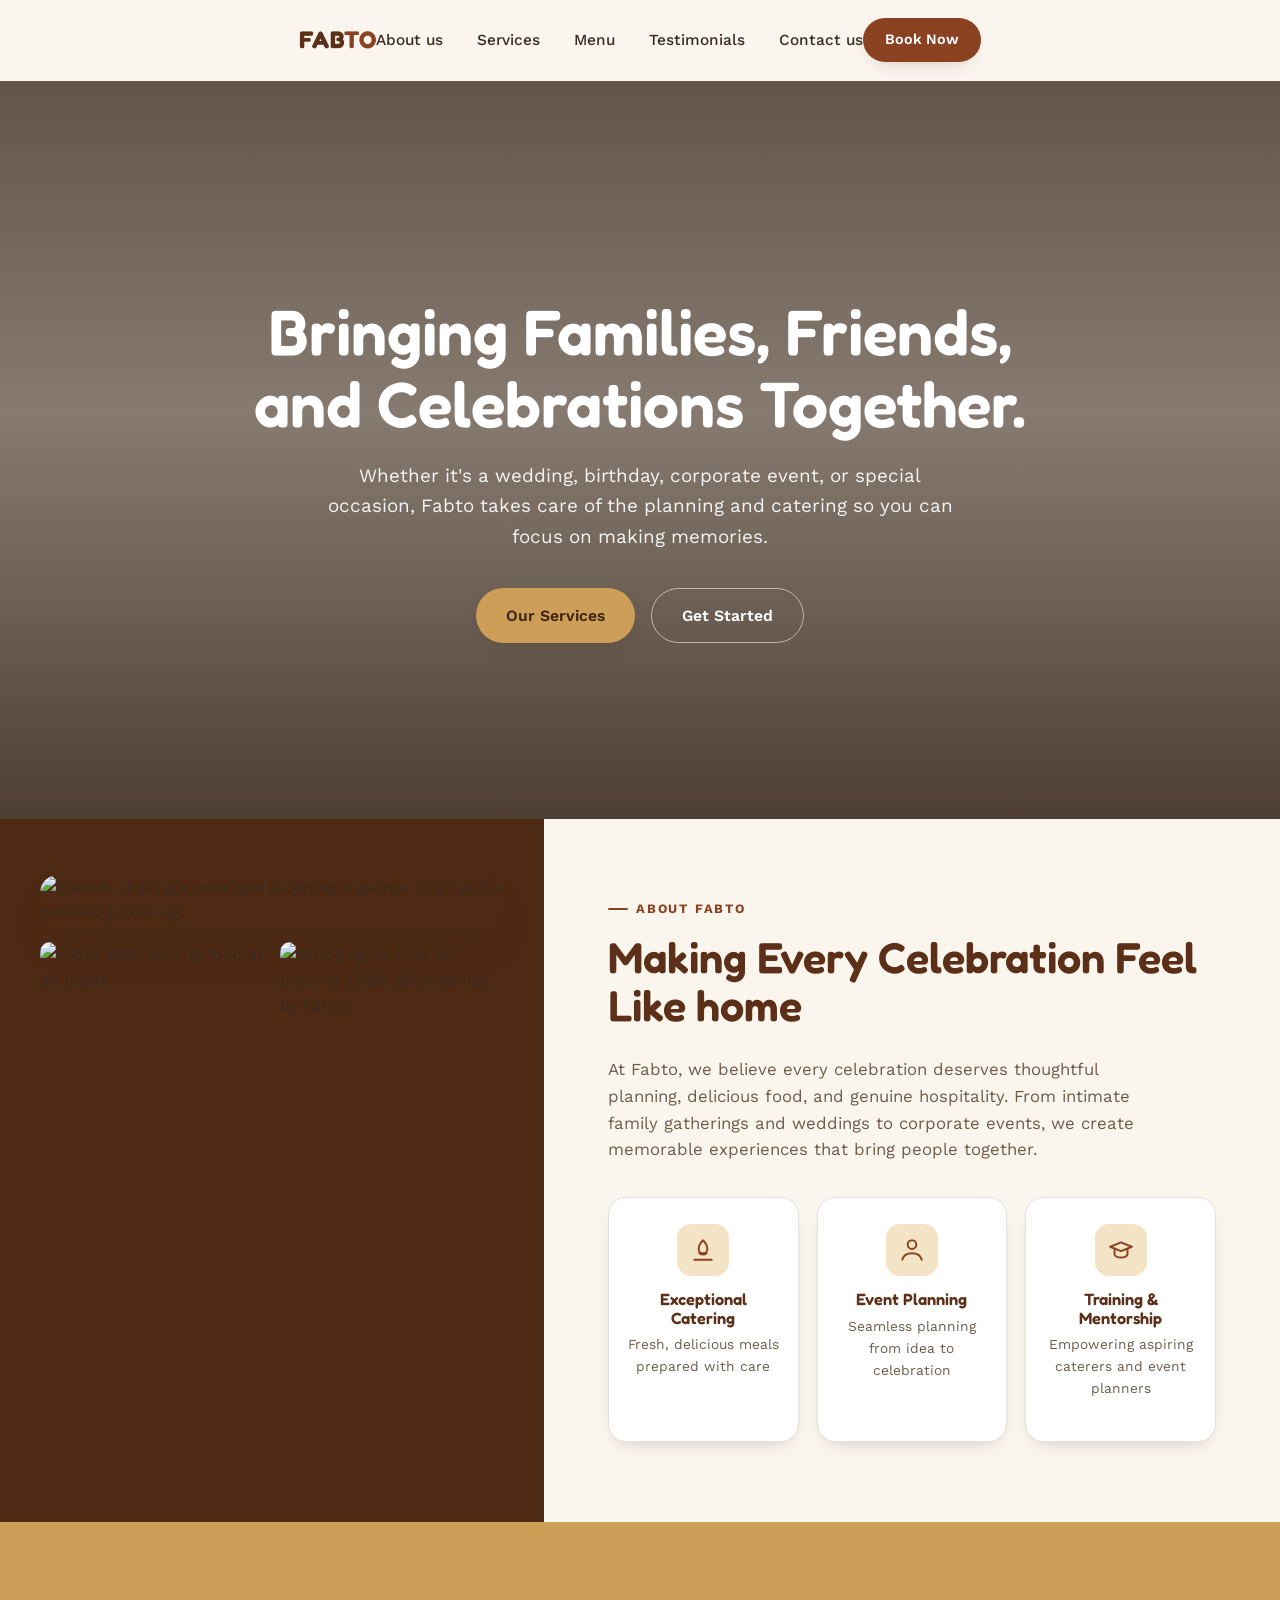
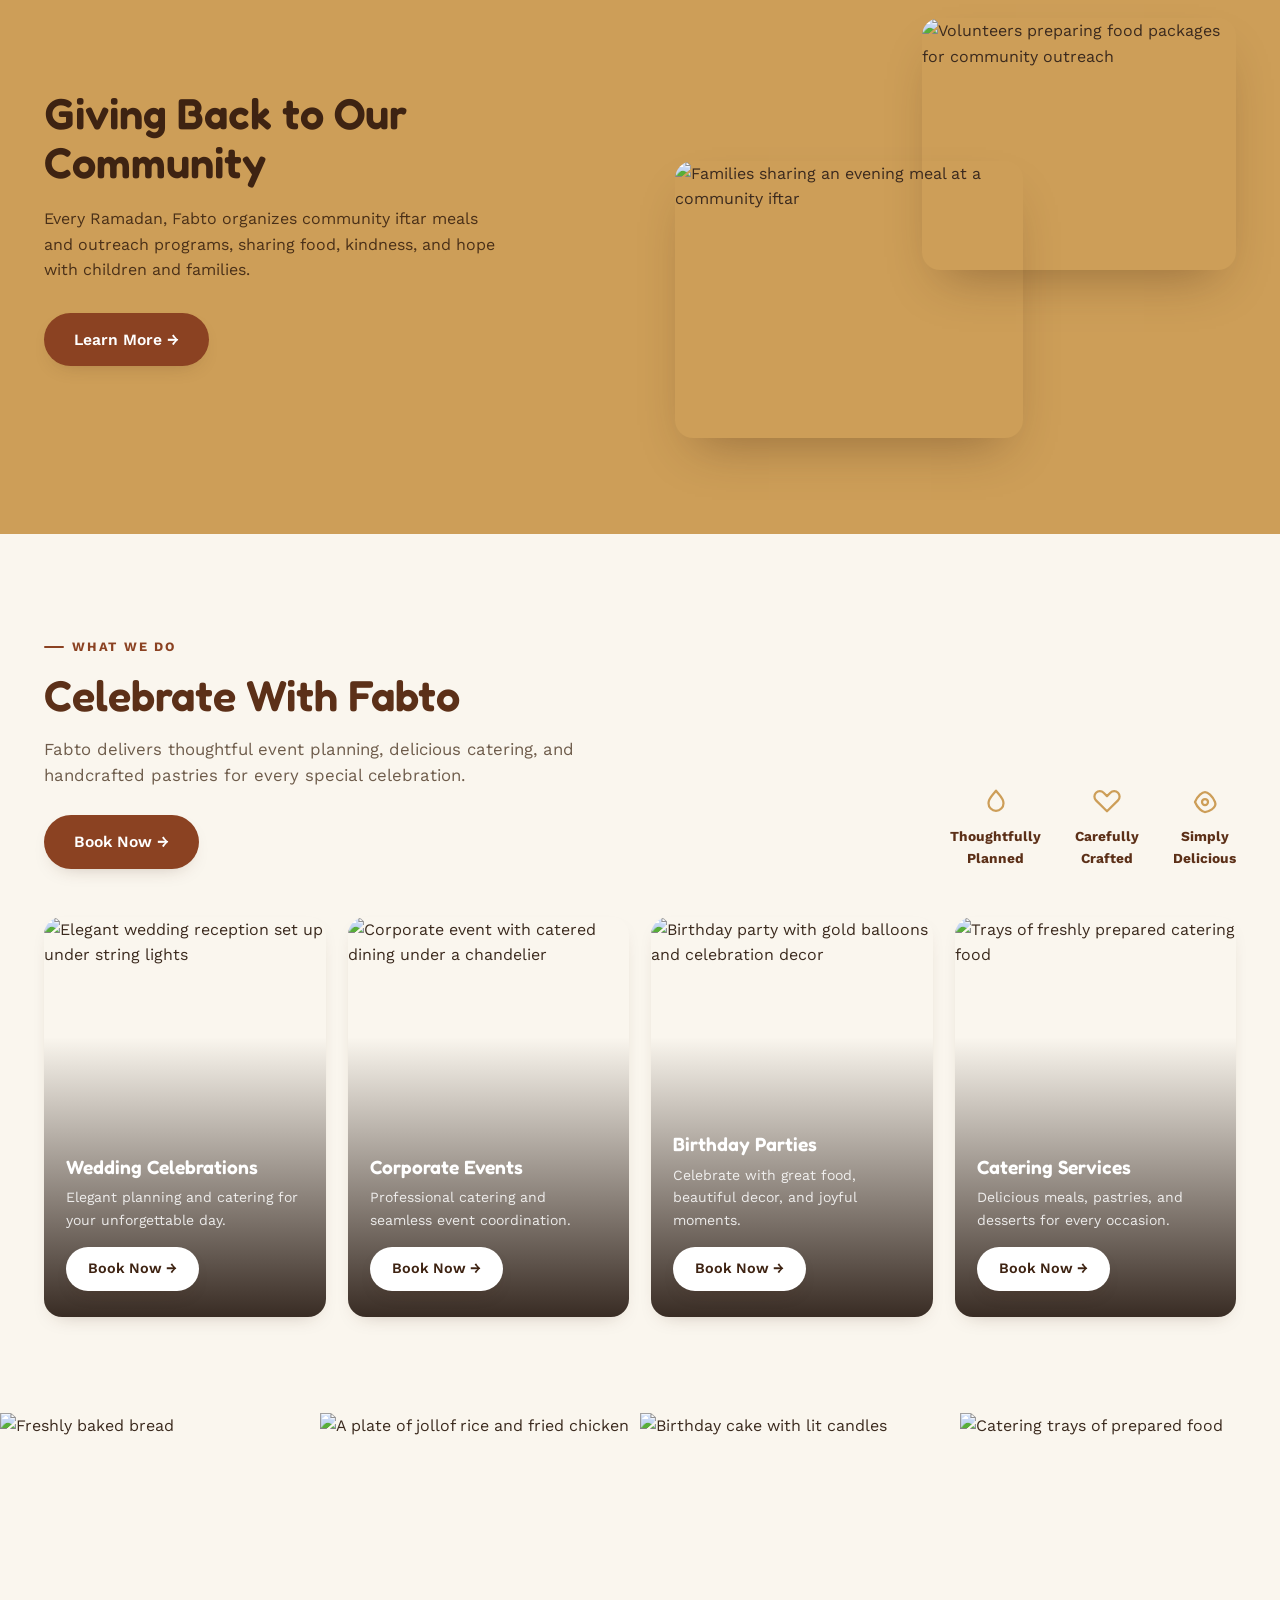
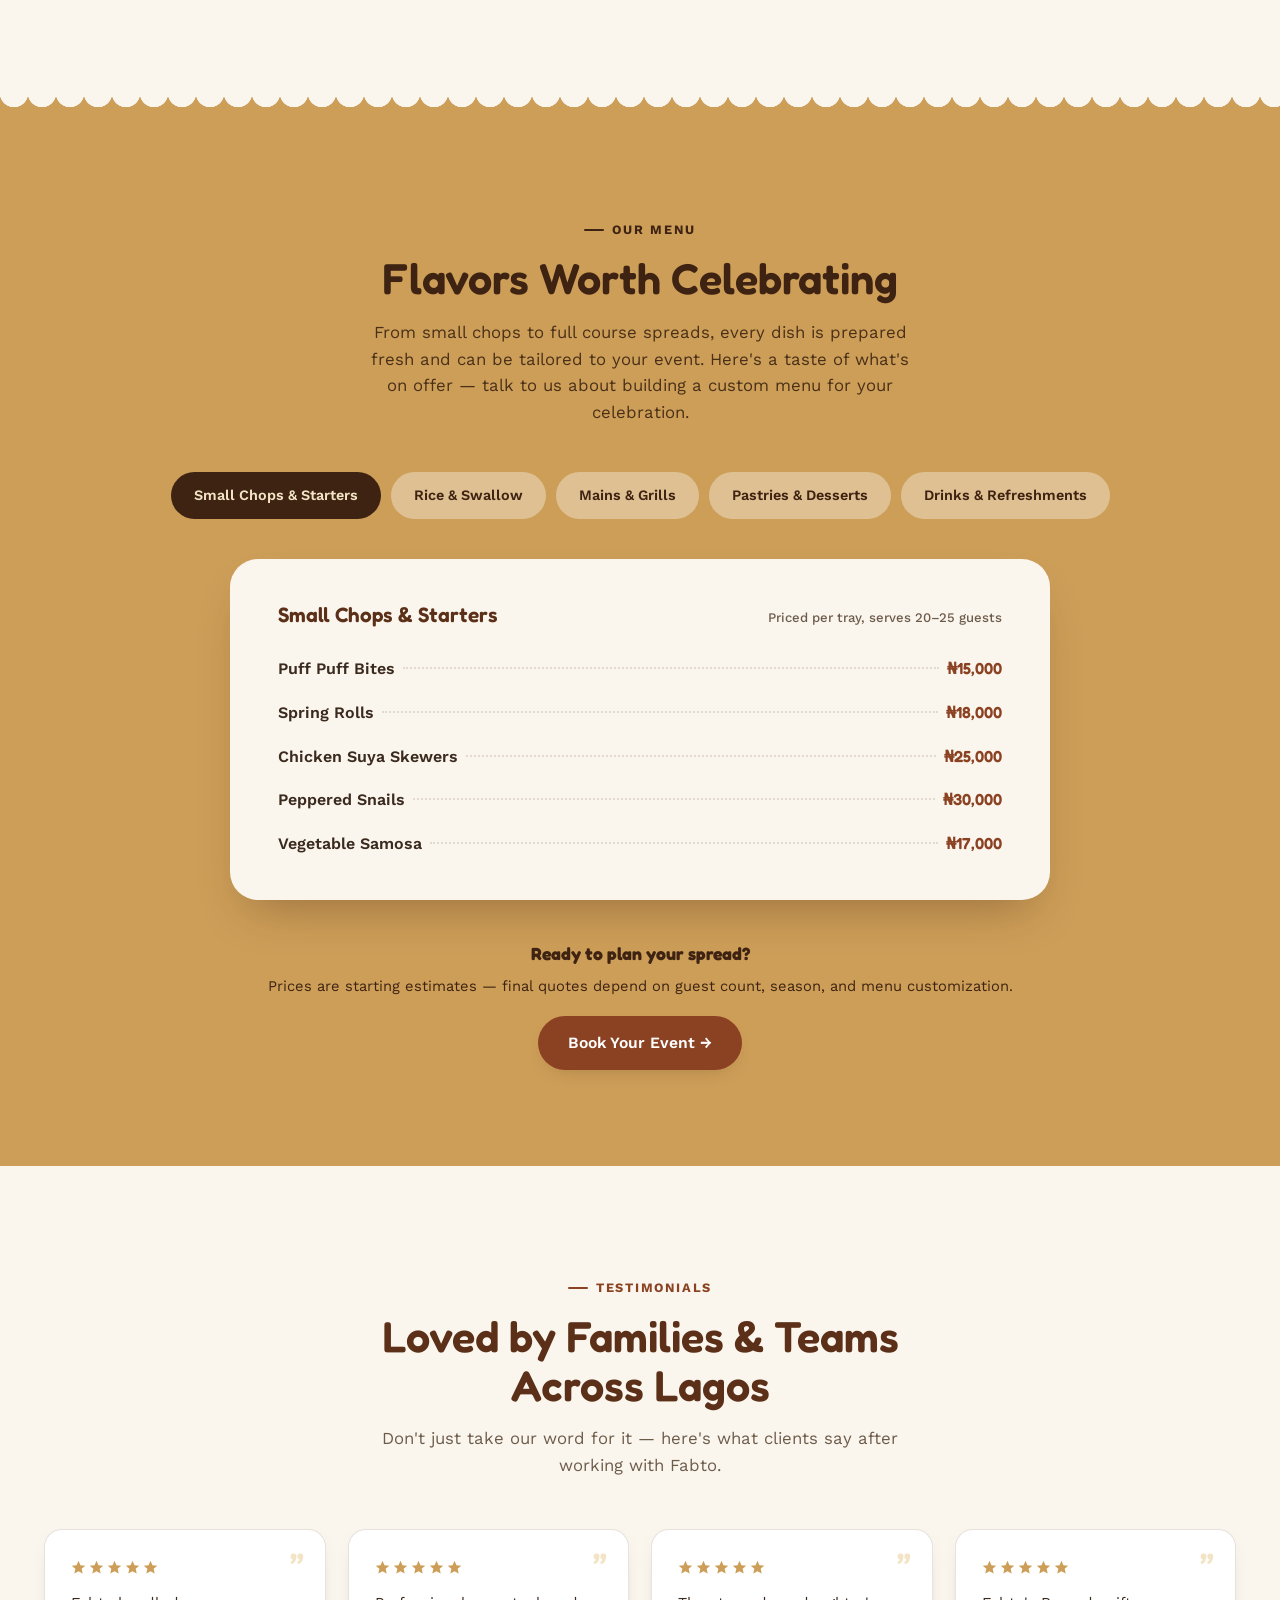
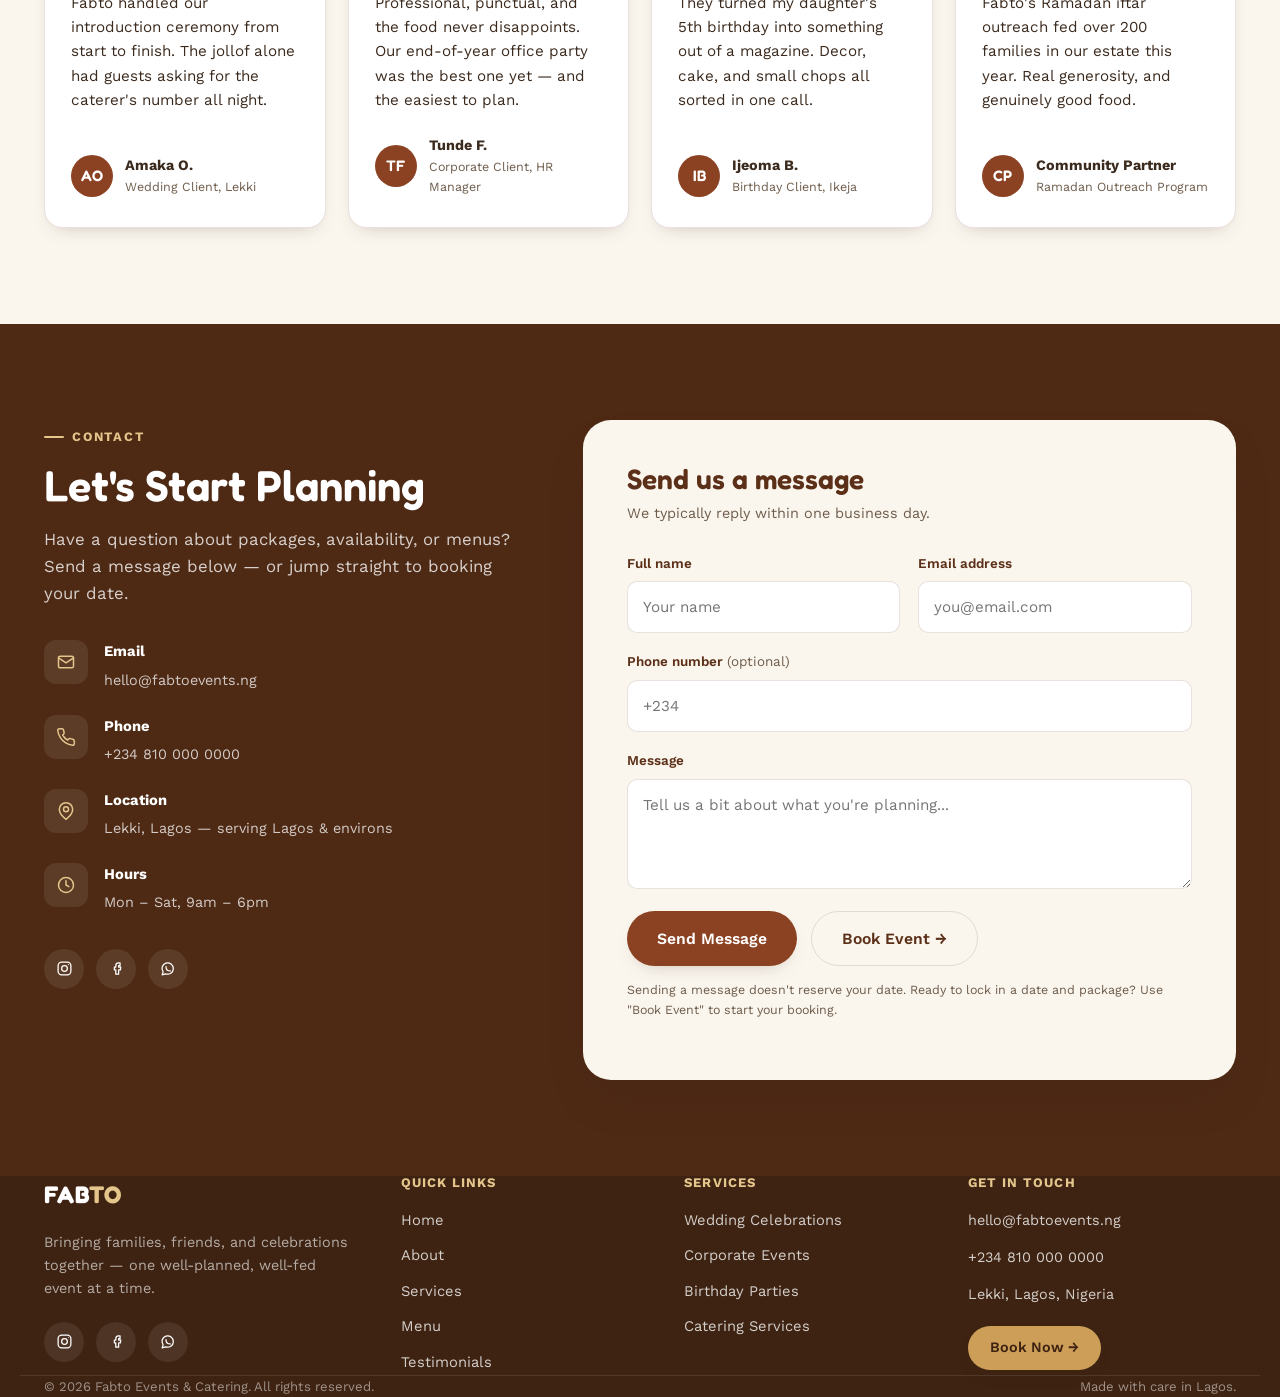
==== public/index.html @ 124f0e0a "Scaffolded project and developed landing page" ====
<!DOCTYPE html>
<html lang="en">
<head>
<meta charset="UTF-8">
<meta name="viewport" content="width=device-width, initial-scale=1.0">
<title>Fabto — Event Planning &amp; Catering</title>
<link rel="preconnect" href="https://fonts.googleapis.com">
<link rel="preconnect" href="https://fonts.gstatic.com" crossorigin>
<link href="https://fonts.googleapis.com/css2?family=Fredoka:wght@500;600;700&family=Work+Sans:ital,wght@0,400;0,500;0,600;0,700;1,400&display=swap" rel="stylesheet">
<link href="https://cdn.jsdelivr.net/npm/bootstrap@5.3.0/dist/css/bootstrap.min.css" rel="stylesheet">
<link rel="stylesheet" href="css/landing.css">
<link rel="stylesheet" href="css/styles.css">
</head>
<body>
 
<!-- ============ NAV ============ -->
<header class="nav" id="siteNav">
  <div class="nav-inner">
    <a href="#top" class="logo">FAB<span>TO</span></a>
    <nav class="nav-links">
      <a href="#about">About us</a>
      <a href="#services">Services</a>
      <a href="#menu">Menu</a>
      <a href="#testimonials">Testimonials</a>
      <a href="#contact">Contact us</a>
    </nav>
    <div class="nav-right">
      <a href="booking.html" class="btn btn-primary btn-sm">Book Now</a>
      <button class="nav-toggle" id="navToggle" aria-label="Toggle menu" aria-expanded="false" aria-controls="mobilePanel">
        <span></span><span></span><span></span>
      </button>
    </div>
  </div>
  <div class="mobile-panel" id="mobilePanel">
    <ul>
      <li><a href="#about">About us</a></li>
      <li><a href="#services">Services</a></li>
      <li><a href="#menu">Menu</a></li>
      <li><a href="#testimonials">Testimonials</a></li>
      <li><a href="#contact">Contact us</a></li>
      <li><a href="booking.html" class="btn btn-primary">Book Now</a></li>
    </ul>
  </div>
</header>
 
<!-- ============ HERO ============ -->
<section class="hero" id="top">
  <div class="hero-inner">
    <h1>Bringing Families, Friends, and Celebrations Together.</h1>
    <p>Whether it's a wedding, birthday, corporate event, or special occasion, Fabto takes care of the planning and catering so you can focus on making memories.</p>
    <div class="hero-cta">
      <a href="#services" class="btn btn-gold">Our Services</a>
      <a href="#contact" class="btn btn-outline">Get Started</a>
    </div>
  </div>
</section>
 
<!-- ============ ABOUT ============ -->
<section class="about" id="about">
  <div class="about-media">
    <div class="about-media-main">
      <img src="https://picsum.photos/seed/fabto-friends/700/860" alt="Friends sharing a meal and laughing together at a Fabto-catered gathering" loading="lazy">
    </div>
    <div class="about-thumbs">
      <img src="https://picsum.photos/seed/fabto-serve/360/260" alt="Fabto staff serving food at an event" loading="lazy">
      <img src="https://picsum.photos/seed/fabto-lights/360/260" alt="String lights over an evening celebration set up by Fabto" loading="lazy">
    </div>
  </div>
  <div class="about-copy reveal">
    <p class="eyebrow">About Fabto</p>
    <h2 class="heading-lg">Making Every Celebration Feel Like home</h2>
    <p class="lede">At Fabto, we believe every celebration deserves thoughtful planning, delicious food, and genuine hospitality. From intimate family gatherings and weddings to corporate events, we create memorable experiences that bring people together.</p>
    <div class="about-features">
      <div class="feature-card">
        <div class="feature-icon"><svg viewBox="0 0 24 24" fill="none" stroke-width="1.8" stroke-linecap="round" stroke-linejoin="round"><path d="M12 3c-3 3-4 5-4 8a4 4 0 0 0 8 0c0-3-1-5-4-8Z"/><path d="M8.5 15a6 6 0 0 0 7 0"/><path d="M4 21h16"/></svg></div>
        <h4>Exceptional Catering</h4>
        <p>Fresh, delicious meals prepared with care</p>
      </div>
      <div class="feature-card">
        <div class="feature-icon"><svg viewBox="0 0 24 24" fill="none" stroke-width="1.8" stroke-linecap="round" stroke-linejoin="round"><path d="M3 21c1-4 4-6 9-6s8 2 9 6"/><circle cx="12" cy="7" r="4"/></svg></div>
        <h4>Event Planning</h4>
        <p>Seamless planning from idea to celebration</p>
      </div>
      <div class="feature-card">
        <div class="feature-icon"><svg viewBox="0 0 24 24" fill="none" stroke-width="1.8" stroke-linecap="round" stroke-linejoin="round"><path d="M22 9 12 5 2 9l10 4 10-4Z"/><path d="M6 11v5c0 1.5 2.7 3 6 3s6-1.5 6-3v-5"/></svg></div>
        <h4>Training &amp; Mentorship</h4>
        <p>Empowering aspiring caterers and event planners</p>
      </div>
    </div>
  </div>
</section>
 
<!-- ============ GIVING BACK ============ -->
<section class="giving section-pad">
  <div class="container giving-inner">
    <div class="giving-copy reveal">
      <h2 class="heading-lg">Giving Back to Our Community</h2>
      <p>Every Ramadan, Fabto organizes community iftar meals and outreach programs, sharing food, kindness, and hope with children and families.</p>
      <a href="#contact" class="btn btn-primary">Learn More &#8594;</a>
    </div>
    <div class="giving-media reveal">
      <img class="g1" src="https://picsum.photos/seed/fabto-iftar1/500/380" alt="Volunteers preparing food packages for community outreach" loading="lazy">
      <img class="g2" src="https://picsum.photos/seed/fabto-iftar2/520/520" alt="Families sharing an evening meal at a community iftar" loading="lazy">
    </div>
  </div>
</section>
 
<!-- ============ SERVICES ============ -->
<section class="services section-pad" id="services">
  <div class="container">
    <div class="services-head reveal">
      <div>
        <p class="eyebrow">What we do</p>
        <h2 class="heading-lg">Celebrate With Fabto</h2>
        <p class="lede">Fabto delivers thoughtful event planning, delicious catering, and handcrafted pastries for every special celebration.</p>
        <a href="#contact" class="btn btn-primary">Book Now &#8594;</a>
      </div>
      <div class="values-row">
        <div class="value-item">
          <svg viewBox="0 0 24 24" fill="none" stroke-width="1.8" stroke-linecap="round" stroke-linejoin="round"><path d="M12 3c3 4 6 6 6 10a6 6 0 0 1-12 0c0-4 3-6 6-10Z"/></svg>
          <span>Thoughtfully<br>Planned</span>
        </div>
        <div class="value-item">
          <svg viewBox="0 0 24 24" fill="none" stroke-width="1.8" stroke-linecap="round" stroke-linejoin="round"><path d="M20.8 4.6a4.3 4.3 0 0 0-6.1 0L12 7.3 9.3 4.6a4.3 4.3 0 1 0-6.1 6.1L12 19.4l8.8-8.7a4.3 4.3 0 0 0 0-6.1Z"/></svg>
          <span>Carefully<br>Crafted</span>
        </div>
        <div class="value-item">
          <svg viewBox="0 0 24 24" fill="none" stroke-width="1.8" stroke-linecap="round" stroke-linejoin="round"><path d="M4 12c2-5 6-8 8-8s6 3 8 8-6 8-8 8-6-3-8-8Z"/><circle cx="12" cy="12" r="2.4"/></svg>
          <span>Simply<br>Delicious</span>
        </div>
      </div>
    </div>
 
    <div class="service-grid">
      <div class="service-card reveal">
        <img src="https://picsum.photos/seed/fabto-wedding/500/620" alt="Elegant wedding reception set up under string lights" loading="lazy">
        <div class="service-card-body">
          <h4>Wedding Celebrations</h4>
          <p>Elegant planning and catering for your unforgettable day.</p>
          <a href="#contact" class="btn btn-white btn-sm">Book Now &#8594;</a>
        </div>
      </div>
      <div class="service-card reveal">
        <img src="https://picsum.photos/seed/fabto-corporate/500/620" alt="Corporate event with catered dining under a chandelier" loading="lazy">
        <div class="service-card-body">
          <h4>Corporate Events</h4>
          <p>Professional catering and seamless event coordination.</p>
          <a href="#contact" class="btn btn-white btn-sm">Book Now &#8594;</a>
        </div>
      </div>
      <div class="service-card reveal">
        <img src="https://picsum.photos/seed/fabto-birthday/500/620" alt="Birthday party with gold balloons and celebration decor" loading="lazy">
        <div class="service-card-body">
          <h4>Birthday Parties</h4>
          <p>Celebrate with great food, beautiful decor, and joyful moments.</p>
          <a href="#contact" class="btn btn-white btn-sm">Book Now &#8594;</a>
        </div>
      </div>
      <div class="service-card reveal">
        <img src="https://picsum.photos/seed/fabto-catering/500/620" alt="Trays of freshly prepared catering food" loading="lazy">
        <div class="service-card-body">
          <h4>Catering Services</h4>
          <p>Delicious meals, pastries, and desserts for every occasion.</p>
          <a href="#contact" class="btn btn-white btn-sm">Book Now &#8594;</a>
        </div>
      </div>
    </div>
  </div>
</section>
 
<!-- ============ GALLERY STRIP ============ -->
<section class="strip">
  <img src="https://picsum.photos/seed/fabto-bread/400/400" alt="Freshly baked bread" loading="lazy">
  <img src="https://picsum.photos/seed/fabto-rice/400/400" alt="A plate of jollof rice and fried chicken" loading="lazy">
  <img src="https://picsum.photos/seed/fabto-cake/400/400" alt="Birthday cake with lit candles" loading="lazy">
  <img src="https://picsum.photos/seed/fabto-trays/400/400" alt="Catering trays of prepared food" loading="lazy">
</section>
<div class="scallop scallop-to-gold"></div>
 
<!-- ============ MENU (NEW) ============ -->
<section class="menu section-pad" id="menu">
  <div class="container">
    <div class="menu-head reveal">
      <p class="eyebrow on-gold">Our Menu</p>
      <h2 class="heading-lg">Flavors Worth Celebrating</h2>
      <p class="lede on-gold" style="margin-left:auto;margin-right:auto;">From small chops to full course spreads, every dish is prepared fresh and can be tailored to your event. Here's a taste of what's on offer — talk to us about building a custom menu for your celebration.</p>
    </div>
 
    <div class="menu-tabs" id="menuTabs" role="tablist">
      <button class="menu-tab is-active" data-target="chops" role="tab" aria-selected="true">Small Chops &amp; Starters</button>
      <button class="menu-tab" data-target="rice" role="tab" aria-selected="false">Rice &amp; Swallow</button>
      <button class="menu-tab" data-target="mains" role="tab" aria-selected="false">Mains &amp; Grills</button>
      <button class="menu-tab" data-target="pastries" role="tab" aria-selected="false">Pastries &amp; Desserts</button>
      <button class="menu-tab" data-target="drinks" role="tab" aria-selected="false">Drinks &amp; Refreshments</button>
    </div>
 
    <div class="menu-panel is-active" id="chops">
      <div class="menu-card">
        <div class="menu-card-top"><h3>Small Chops &amp; Starters</h3><span>Priced per tray, serves 20–25 guests</span></div>
        <div class="menu-list">
          <div class="menu-row"><span class="name">Puff Puff Bites</span><span class="dots"></span><span class="price">&#8358;15,000</span></div>
          <div class="menu-row"><span class="name">Spring Rolls</span><span class="dots"></span><span class="price">&#8358;18,000</span></div>
          <div class="menu-row"><span class="name">Chicken Suya Skewers</span><span class="dots"></span><span class="price">&#8358;25,000</span></div>
          <div class="menu-row"><span class="name">Peppered Snails</span><span class="dots"></span><span class="price">&#8358;30,000</span></div>
          <div class="menu-row"><span class="name">Vegetable Samosa</span><span class="dots"></span><span class="price">&#8358;17,000</span></div>
        </div>
      </div>
    </div>
 
    <div class="menu-panel" id="rice">
      <div class="menu-card">
        <div class="menu-card-top"><h3>Rice &amp; Swallow</h3><span>Priced per pan, serves 20–25 guests</span></div>
        <div class="menu-list">
          <div class="menu-row"><span class="name">Party Jollof Rice</span><span class="dots"></span><span class="price">&#8358;20,000</span></div>
          <div class="menu-row"><span class="name">Native Fried Rice</span><span class="dots"></span><span class="price">&#8358;22,000</span></div>
          <div class="menu-row"><span class="name">Ofada Rice <small>with Ayamase sauce</small></span><span class="dots"></span><span class="price">&#8358;28,000</span></div>
          <div class="menu-row"><span class="name">Pounded Yam <small>with Egusi soup</small></span><span class="dots"></span><span class="price">&#8358;26,000</span></div>
          <div class="menu-row"><span class="name">Semovita <small>with Efo Riro</small></span><span class="dots"></span><span class="price">&#8358;24,000</span></div>
        </div>
      </div>
    </div>
 
    <div class="menu-panel" id="mains">
      <div class="menu-card">
        <div class="menu-card-top"><h3>Mains &amp; Grills</h3><span>Priced per platter, serves 20–25 guests</span></div>
        <div class="menu-list">
          <div class="menu-row"><span class="name">Grilled Chicken Platter</span><span class="dots"></span><span class="price">&#8358;35,000</span></div>
          <div class="menu-row"><span class="name">Peppered Turkey Platter</span><span class="dots"></span><span class="price">&#8358;45,000</span></div>
          <div class="menu-row"><span class="name">Asun <small>Spicy grilled goat meat</small></span><span class="dots"></span><span class="price">&#8358;40,000</span></div>
          <div class="menu-row"><span class="name">Beef Suya Platter</span><span class="dots"></span><span class="price">&#8358;32,000</span></div>
          <div class="menu-row"><span class="name">Fish Pepper Soup</span><span class="dots"></span><span class="price">&#8358;30,000</span></div>
        </div>
      </div>
    </div>
 
    <div class="menu-panel" id="pastries">
      <div class="menu-card">
        <div class="menu-card-top"><h3>Pastries &amp; Desserts</h3><span>Priced per tray / dozen</span></div>
        <div class="menu-list">
          <div class="menu-row"><span class="name">Meat Pies <small>tray of 30</small></span><span class="dots"></span><span class="price">&#8358;16,000</span></div>
          <div class="menu-row"><span class="name">Chin Chin</span><span class="dots"></span><span class="price">&#8358;12,000</span></div>
          <div class="menu-row"><span class="name">Banana Bread Loaf</span><span class="dots"></span><span class="price">&#8358;8,000</span></div>
          <div class="menu-row"><span class="name">Coconut Candy</span><span class="dots"></span><span class="price">&#8358;10,000</span></div>
          <div class="menu-row"><span class="name">Assorted Cupcakes <small>dozen</small></span><span class="dots"></span><span class="price">&#8358;15,000</span></div>
        </div>
      </div>
    </div>
 
    <div class="menu-panel" id="drinks">
      <div class="menu-card">
        <div class="menu-card-top"><h3>Drinks &amp; Refreshments</h3><span>Priced per jug / guest / crate</span></div>
        <div class="menu-list">
          <div class="menu-row"><span class="name">Chapman <small>per jug</small></span><span class="dots"></span><span class="price">&#8358;9,000</span></div>
          <div class="menu-row"><span class="name">Zobo <small>per jug</small></span><span class="dots"></span><span class="price">&#8358;7,000</span></div>
          <div class="menu-row"><span class="name">Fresh Juice Bar <small>per guest</small></span><span class="dots"></span><span class="price">&#8358;2,500</span></div>
          <div class="menu-row"><span class="name">Smoothie Station <small>per guest</small></span><span class="dots"></span><span class="price">&#8358;3,000</span></div>
          <div class="menu-row"><span class="name">Assorted Soft Drinks <small>per crate</small></span><span class="dots"></span><span class="price">&#8358;6,000</span></div>
        </div>
      </div>
    </div>
 
    <div class="menu-note reveal">
      <div>
        <strong>Ready to plan your spread?</strong>
        Prices are starting estimates — final quotes depend on guest count, season, and menu customization.
      </div>
      <a href="booking.html" class="btn btn-primary">Book Your Event &#8594;</a>
    </div>
  </div>
</section>
 
<!-- ============ TESTIMONIALS (NEW) ============ -->
<section class="testimonials section-pad" id="testimonials">
  <div class="container">
    <div class="testi-head reveal">
      <p class="eyebrow">Testimonials</p>
      <h2 class="heading-lg">Loved by Families &amp; Teams Across Lagos</h2>
      <p class="lede" style="margin-left:auto;margin-right:auto;">Don't just take our word for it — here's what clients say after working with Fabto.</p>
    </div>
 
    <div class="testi-grid">
      <div class="testi-card reveal">
        <span class="testi-quote-mark">&#8221;</span>
        <div class="testi-stars">
          <svg viewBox="0 0 20 20"><path d="M10 1l2.6 5.9 6.4.6-4.8 4.3 1.4 6.3L10 14.9 4.4 18.1l1.4-6.3L1 7.5l6.4-.6L10 1Z"/></svg>
          <svg viewBox="0 0 20 20"><path d="M10 1l2.6 5.9 6.4.6-4.8 4.3 1.4 6.3L10 14.9 4.4 18.1l1.4-6.3L1 7.5l6.4-.6L10 1Z"/></svg>
          <svg viewBox="0 0 20 20"><path d="M10 1l2.6 5.9 6.4.6-4.8 4.3 1.4 6.3L10 14.9 4.4 18.1l1.4-6.3L1 7.5l6.4-.6L10 1Z"/></svg>
          <svg viewBox="0 0 20 20"><path d="M10 1l2.6 5.9 6.4.6-4.8 4.3 1.4 6.3L10 14.9 4.4 18.1l1.4-6.3L1 7.5l6.4-.6L10 1Z"/></svg>
          <svg viewBox="0 0 20 20"><path d="M10 1l2.6 5.9 6.4.6-4.8 4.3 1.4 6.3L10 14.9 4.4 18.1l1.4-6.3L1 7.5l6.4-.6L10 1Z"/></svg>
        </div>
        <p class="quote">Fabto handled our introduction ceremony from start to finish. The jollof alone had guests asking for the caterer's number all night.</p>
        <div class="testi-person">
          <div class="testi-avatar">AO</div>
          <div><strong>Amaka O.</strong><span>Wedding Client, Lekki</span></div>
        </div>
      </div>
 
      <div class="testi-card reveal">
        <span class="testi-quote-mark">&#8221;</span>
        <div class="testi-stars">
          <svg viewBox="0 0 20 20"><path d="M10 1l2.6 5.9 6.4.6-4.8 4.3 1.4 6.3L10 14.9 4.4 18.1l1.4-6.3L1 7.5l6.4-.6L10 1Z"/></svg>
          <svg viewBox="0 0 20 20"><path d="M10 1l2.6 5.9 6.4.6-4.8 4.3 1.4 6.3L10 14.9 4.4 18.1l1.4-6.3L1 7.5l6.4-.6L10 1Z"/></svg>
          <svg viewBox="0 0 20 20"><path d="M10 1l2.6 5.9 6.4.6-4.8 4.3 1.4 6.3L10 14.9 4.4 18.1l1.4-6.3L1 7.5l6.4-.6L10 1Z"/></svg>
          <svg viewBox="0 0 20 20"><path d="M10 1l2.6 5.9 6.4.6-4.8 4.3 1.4 6.3L10 14.9 4.4 18.1l1.4-6.3L1 7.5l6.4-.6L10 1Z"/></svg>
          <svg viewBox="0 0 20 20"><path d="M10 1l2.6 5.9 6.4.6-4.8 4.3 1.4 6.3L10 14.9 4.4 18.1l1.4-6.3L1 7.5l6.4-.6L10 1Z"/></svg>
        </div>
        <p class="quote">Professional, punctual, and the food never disappoints. Our end-of-year office party was the best one yet — and the easiest to plan.</p>
        <div class="testi-person">
          <div class="testi-avatar">TF</div>
          <div><strong>Tunde F.</strong><span>Corporate Client, HR Manager</span></div>
        </div>
      </div>
 
      <div class="testi-card reveal">
        <span class="testi-quote-mark">&#8221;</span>
        <div class="testi-stars">
          <svg viewBox="0 0 20 20"><path d="M10 1l2.6 5.9 6.4.6-4.8 4.3 1.4 6.3L10 14.9 4.4 18.1l1.4-6.3L1 7.5l6.4-.6L10 1Z"/></svg>
          <svg viewBox="0 0 20 20"><path d="M10 1l2.6 5.9 6.4.6-4.8 4.3 1.4 6.3L10 14.9 4.4 18.1l1.4-6.3L1 7.5l6.4-.6L10 1Z"/></svg>
          <svg viewBox="0 0 20 20"><path d="M10 1l2.6 5.9 6.4.6-4.8 4.3 1.4 6.3L10 14.9 4.4 18.1l1.4-6.3L1 7.5l6.4-.6L10 1Z"/></svg>
          <svg viewBox="0 0 20 20"><path d="M10 1l2.6 5.9 6.4.6-4.8 4.3 1.4 6.3L10 14.9 4.4 18.1l1.4-6.3L1 7.5l6.4-.6L10 1Z"/></svg>
          <svg viewBox="0 0 20 20"><path d="M10 1l2.6 5.9 6.4.6-4.8 4.3 1.4 6.3L10 14.9 4.4 18.1l1.4-6.3L1 7.5l6.4-.6L10 1Z"/></svg>
        </div>
        <p class="quote">They turned my daughter's 5th birthday into something out of a magazine. Decor, cake, and small chops all sorted in one call.</p>
        <div class="testi-person">
          <div class="testi-avatar">IB</div>
          <div><strong>Ijeoma B.</strong><span>Birthday Client, Ikeja</span></div>
        </div>
      </div>
 
      <div class="testi-card reveal">
        <span class="testi-quote-mark">&#8221;</span>
        <div class="testi-stars">
          <svg viewBox="0 0 20 20"><path d="M10 1l2.6 5.9 6.4.6-4.8 4.3 1.4 6.3L10 14.9 4.4 18.1l1.4-6.3L1 7.5l6.4-.6L10 1Z"/></svg>
          <svg viewBox="0 0 20 20"><path d="M10 1l2.6 5.9 6.4.6-4.8 4.3 1.4 6.3L10 14.9 4.4 18.1l1.4-6.3L1 7.5l6.4-.6L10 1Z"/></svg>
          <svg viewBox="0 0 20 20"><path d="M10 1l2.6 5.9 6.4.6-4.8 4.3 1.4 6.3L10 14.9 4.4 18.1l1.4-6.3L1 7.5l6.4-.6L10 1Z"/></svg>
          <svg viewBox="0 0 20 20"><path d="M10 1l2.6 5.9 6.4.6-4.8 4.3 1.4 6.3L10 14.9 4.4 18.1l1.4-6.3L1 7.5l6.4-.6L10 1Z"/></svg>
          <svg viewBox="0 0 20 20"><path d="M10 1l2.6 5.9 6.4.6-4.8 4.3 1.4 6.3L10 14.9 4.4 18.1l1.4-6.3L1 7.5l6.4-.6L10 1Z"/></svg>
        </div>
        <p class="quote">Fabto's Ramadan iftar outreach fed over 200 families in our estate this year. Real generosity, and genuinely good food.</p>
        <div class="testi-person">
          <div class="testi-avatar">CP</div>
          <div><strong>Community Partner</strong><span>Ramadan Outreach Program</span></div>
        </div>
      </div>
    </div>
  </div>
</section>
 
<!-- ============ CONTACT (NEW) ============ -->
<section class="contact section-pad" id="contact">
  <div class="container contact-inner">
    <div class="contact-info reveal">
      <p class="eyebrow">Contact</p>
      <h2 class="heading-lg">Let's Start Planning</h2>
      <p class="lede">Have a question about packages, availability, or menus? Send a message below — or jump straight to booking your date.</p>
 
      <div class="info-list">
        <div class="info-item">
          <div class="info-icon"><svg viewBox="0 0 24 24" fill="none" stroke-width="1.8" stroke-linecap="round" stroke-linejoin="round"><rect x="3" y="5" width="18" height="14" rx="2"/><path d="m3 7 9 6 9-6"/></svg></div>
          <div><strong>Email</strong><a href="mailto:hello@fabtoevents.ng">hello@fabtoevents.ng</a></div>
        </div>
        <div class="info-item">
          <div class="info-icon"><svg viewBox="0 0 24 24" fill="none" stroke-width="1.8" stroke-linecap="round" stroke-linejoin="round"><path d="M22 16.9v3a2 2 0 0 1-2.2 2 19.8 19.8 0 0 1-8.6-3.1 19.5 19.5 0 0 1-6-6A19.8 19.8 0 0 1 2.1 4.2 2 2 0 0 1 4.1 2h3a2 2 0 0 1 2 1.7c.1.9.3 1.8.6 2.7a2 2 0 0 1-.5 2.1L8 9.7a16 16 0 0 0 6 6l1.2-1.2a2 2 0 0 1 2.1-.5c.9.3 1.8.5 2.7.6a2 2 0 0 1 1.7 2Z"/></svg></div>
          <div><strong>Phone</strong><a href="tel:+2348100000000">+234 810 000 0000</a></div>
        </div>
        <div class="info-item">
          <div class="info-icon"><svg viewBox="0 0 24 24" fill="none" stroke-width="1.8" stroke-linecap="round" stroke-linejoin="round"><path d="M20 10c0 6-8 12-8 12s-8-6-8-12a8 8 0 0 1 16 0Z"/><circle cx="12" cy="10" r="3"/></svg></div>
          <div><strong>Location</strong><span>Lekki, Lagos — serving Lagos &amp; environs</span></div>
        </div>
        <div class="info-item">
          <div class="info-icon"><svg viewBox="0 0 24 24" fill="none" stroke-width="1.8" stroke-linecap="round" stroke-linejoin="round"><circle cx="12" cy="12" r="9"/><path d="M12 7v5l3.5 2"/></svg></div>
          <div><strong>Hours</strong><span>Mon – Sat, 9am – 6pm</span></div>
        </div>
      </div>
 
      <div class="social-row">
        <a href="#" aria-label="Fabto on Instagram"><svg viewBox="0 0 24 24" fill="none" stroke-width="1.8" stroke-linecap="round" stroke-linejoin="round"><rect x="3" y="3" width="18" height="18" rx="5"/><circle cx="12" cy="12" r="4"/><circle cx="17.5" cy="6.5" r="0.8" fill="currentColor" stroke="none"/></svg></a>
        <a href="#" aria-label="Fabto on Facebook"><svg viewBox="0 0 24 24" fill="none" stroke-width="1.8" stroke-linecap="round" stroke-linejoin="round"><path d="M15 8h2V4h-2a4 4 0 0 0-4 4v2H9v4h2v6h4v-6h2.5l.5-4H15V8Z"/></svg></a>
        <a href="#" aria-label="Fabto on WhatsApp"><svg viewBox="0 0 24 24" fill="none" stroke-width="1.8" stroke-linecap="round" stroke-linejoin="round"><path d="M3 21l1.4-4.2A8 8 0 1 1 8 19.5L3 21Z"/><path d="M8.5 9.5c0 3.5 2.5 6 6 6"/></svg></a>
      </div>
    </div>
 
    <div class="contact-form-wrap reveal">
      <h3>Send us a message</h3>
      <p>We typically reply within one business day.</p>
 
      <div class="form-success" id="formSuccess">Thanks — your message has been noted! We'll get back to you within one business day.</div>
 
      <form id="contactForm">
        <div class="form-row">
          <div class="field">
            <label for="cf-name">Full name</label>
            <input type="text" id="cf-name" name="name" placeholder="Your name" required>
          </div>
          <div class="field">
            <label for="cf-email">Email address</label>
            <input type="email" id="cf-email" name="email" placeholder="you@email.com" required>
          </div>
        </div>
        <div class="field full" style="margin-bottom:18px;">
          <label for="cf-phone">Phone number <span style="font-weight:400;color:var(--muted);">(optional)</span></label>
          <input type="tel" id="cf-phone" name="phone" placeholder="+234">
        </div>
        <div class="field full" style="margin-bottom:22px;">
          <label for="cf-message">Message</label>
          <textarea id="cf-message" name="message" placeholder="Tell us a bit about what you're planning..." required></textarea>
        </div>
        <div class="form-actions">
          <button type="submit" class="btn btn-primary">Send Message</button>
          <a href="booking.html" class="btn btn-outline-dark" id="bookEventBtn">Book Event &#8594;</a>
        </div>
        <p class="form-note">Sending a message doesn't reserve your date. Ready to lock in a date and package? Use "Book Event" to start your booking.</p>
      </form>
    </div>
  </div>
</section>
 
<!-- ============ FOOTER (NEW) ============ -->
<footer class="footer">
  <div class="container footer-top">
    <div class="footer-brand">
      <a href="#top" class="logo">FAB<span>TO</span></a>
      <p>Bringing families, friends, and celebrations together — one well-planned, well-fed event at a time.</p>
      <div class="social-row">
        <a href="#" aria-label="Fabto on Instagram"><svg viewBox="0 0 24 24" fill="none" stroke-width="1.8" stroke-linecap="round" stroke-linejoin="round"><rect x="3" y="3" width="18" height="18" rx="5"/><circle cx="12" cy="12" r="4"/><circle cx="17.5" cy="6.5" r="0.8" fill="currentColor" stroke="none"/></svg></a>
        <a href="#" aria-label="Fabto on Facebook"><svg viewBox="0 0 24 24" fill="none" stroke-width="1.8" stroke-linecap="round" stroke-linejoin="round"><path d="M15 8h2V4h-2a4 4 0 0 0-4 4v2H9v4h2v6h4v-6h2.5l.5-4H15V8Z"/></svg></a>
        <a href="#" aria-label="Fabto on WhatsApp"><svg viewBox="0 0 24 24" fill="none" stroke-width="1.8" stroke-linecap="round" stroke-linejoin="round"><path d="M3 21l1.4-4.2A8 8 0 1 1 8 19.5L3 21Z"/><path d="M8.5 9.5c0 3.5 2.5 6 6 6"/></svg></a>
      </div>
    </div>
    <div>
      <h5>Quick Links</h5>
      <div class="footer-links">
        <a href="#top">Home</a>
        <a href="#about">About</a>
        <a href="#services">Services</a>
        <a href="#menu">Menu</a>
        <a href="#testimonials">Testimonials</a>
      </div>
    </div>
    <div>
      <h5>Services</h5>
      <div class="footer-links">
        <a href="#services">Wedding Celebrations</a>
        <a href="#services">Corporate Events</a>
        <a href="#services">Birthday Parties</a>
        <a href="#services">Catering Services</a>
      </div>
    </div>
    <div>
      <h5>Get in Touch</h5>
      <div class="footer-contact">
        <span>hello@fabtoevents.ng</span>
        <span>+234 810 000 0000</span>
        <span>Lekki, Lagos, Nigeria</span>
        <a href="booking.html" class="btn btn-gold btn-sm" style="margin-top:6px;width:fit-content;">Book Now &#8594;</a>
      </div>
    </div>
  </div>
  <div class="container footer-bottom">
    <span>&copy; <span id="year"></span> Fabto Events &amp; Catering. All rights reserved.</span>
    <span>Made with care in Lagos.</span>
  </div>
</footer>
 
<script src="https://cdn.jsdelivr.net/npm/bootstrap@5.3.0/dist/js/bootstrap.bundle.min.js"></script>
<script src="js/landing.js"></script>

</body>
</html>
---- public/css/landing.css ----
/* ============ DESIGN TOKENS ============ */
:root {
  --cream: #FAF6EE;
  --cream-deep: #F3E9D8;
  --white: #FFFFFF;
  --rust-900: #3E2312;
  --rust-800: #4E2A15;
  --rust: #5C3018;
  --terracotta: #8B4222;
  --terracotta-dark: #6E3117;
  --terracotta-tint: #F1DDCC;
  --gold: #CD9E58;
  --gold-soft: #E4C68C;
  --gold-pale: #F3E4C6;
  --ink: #3B2A1E;
  --muted: #6E5C4B;
  --muted-on-gold: #4A3018;
  --line: rgba(92, 48, 24, 0.14);
  --shadow-sm: 0 8px 20px -12px rgba(74, 42, 22, 0.35);
  --shadow-md: 0 24px 48px -20px rgba(62, 35, 18, 0.38);
  --radius-sm: 10px;
  --radius-md: 18px;
  --radius-lg: 28px;
  --font-display: 'Fredoka', sans-serif;
  --font-body: 'Work Sans', sans-serif;
}

/* ============ GLOBAL OVERRIDES ============ */
body {
  font-family: var(--font-body);
  color: var(--ink);
  background-color: var(--cream);
  line-height: 1.6;
  -webkit-font-smoothing: antialiased;
}

h1, h2, h3, h4, h5, h6 {
  font-family: var(--font-display);
  font-weight: 600;
  line-height: 1.12;
  color: var(--rust);
}

a {
  color: inherit;
  text-decoration: none;
}

button {
  font: inherit;
  cursor: pointer;
  border: none;
  background: none;
  color: inherit;
}

section {
  position: relative;
}

:focus-visible {
  outline: 3px solid var(--terracotta);
  outline-offset: 3px;
}

@media (prefers-reduced-motion: reduce) {
  * {
    animation-duration: 0.001ms !important;
    animation-iteration-count: 1 !important;
    transition-duration: 0.001ms !important;
    scroll-behavior: auto !important;
  }
}

/* ============ TYPOGRAPHY ============ */
.eyebrow {
  display: inline-flex;
  align-items: center;
  gap: 8px;
  font-family: var(--font-body);
  font-weight: 700;
  font-size: 0.8rem;
  letter-spacing: 0.14em;
  text-transform: uppercase;
  color: var(--terracotta);
  margin-bottom: 14px;
}

.eyebrow::before {
  content: "";
  width: 20px;
  height: 2px;
  background: var(--terracotta);
  border-radius: 2px;
}

.eyebrow.on-gold {
  color: var(--rust-900);
}

.eyebrow.on-gold::before {
  background: var(--rust-900);
}

.eyebrow.on-dark {
  color: var(--gold-soft);
}

.eyebrow.on-dark::before {
  background: var(--gold-soft);
}

.heading-xl {
  font-size: clamp(2.1rem, 4.4vw, 3.4rem);
}

.heading-lg {
  font-size: clamp(1.9rem, 3.4vw, 2.7rem);
}

.lede {
  color: var(--muted);
  font-size: 1.05rem;
  max-width: 56ch;
}

.lede.on-gold {
  color: var(--muted-on-gold);
}

/* ============ BUTTONS ============ */
.btn {
  display: inline-flex;
  align-items: center;
  justify-content: center;
  gap: 10px;
  font-family: var(--font-body);
  font-weight: 600;
  font-size: 0.98rem;
  padding: 15px 30px;
  border-radius: 100px;
  border: none;
  transition: transform 0.18s ease, box-shadow 0.18s ease, background-color 0.18s ease, color 0.18s ease;
  white-space: nowrap;
  text-decoration: none;
}

.btn:active {
  transform: translateY(1px);
}

.btn-primary {
  background: var(--terracotta);
  color: var(--white);
  box-shadow: var(--shadow-sm);
}

.btn-primary:hover {
  background: var(--terracotta-dark);
  box-shadow: var(--shadow-md);
}

.btn-gold {
  background: var(--gold);
  color: var(--rust-900);
  box-shadow: var(--shadow-sm);
}

.btn-gold:hover {
  background: var(--gold-soft);
}

.btn-outline {
  background: transparent;
  color: var(--white);
  border: 1.5px solid rgba(255, 255, 255, 0.55);
}

.btn-outline:hover {
  background: rgba(255, 255, 255, 0.14);
  border-color: #fff;
}

.btn-outline-dark {
  background: transparent;
  color: var(--rust);
  border: 1.5px solid var(--line);
}

.btn-outline-dark:hover {
  background: var(--terracotta-tint);
  border-color: var(--terracotta);
}

.btn-white {
  background: var(--white);
  color: var(--rust-900);
  box-shadow: var(--shadow-sm);
}

.btn-white:hover {
  background: var(--gold-pale);
}

.btn-sm {
  padding: 11px 22px;
  font-size: 0.9rem;
}

.btn svg {
  width: 16px;
  height: 16px;
  flex-shrink: 0;
}

/* ============ REVEAL ANIMATION ============ */
.reveal {
  opacity: 0;
  transform: translateY(22px);
  transition: opacity 0.7s ease, transform 0.7s ease;
}

.reveal.in-view {
  opacity: 1;
  transform: translateY(0);
}

/* ============ NAV ============ */
.nav {
  position: sticky;
  top: 0;
  z-index: 100;
  background: rgba(250, 246, 238, 0.9);
  backdrop-filter: blur(10px);
  border-bottom: 1px solid transparent;
  transition: box-shadow 0.25s ease, border-color 0.25s ease, background-color 0.25s ease;
}

.nav.is-scrolled {
  box-shadow: 0 6px 24px -14px rgba(62, 35, 18, 0.35);
  border-color: var(--line);
}

.nav-inner {
  display: flex;
  align-items: center;
  justify-content: space-between;
  padding: 18px 24px;
  max-width: 1240px;
  margin: 0 auto;
}

.logo {
  font-family: var(--font-display);
  font-weight: 700;
  font-size: 1.5rem;
  letter-spacing: 0.02em;
  color: var(--rust);
}

.logo span {
  color: var(--terracotta);
}

.nav-links {
  display: flex;
  align-items: center;
  gap: 34px;
}

.nav-links a {
  font-weight: 500;
  font-size: 0.96rem;
  color: var(--ink);
  position: relative;
  padding: 4px 0;
}

.nav-links a::after {
  content: "";
  position: absolute;
  left: 0;
  bottom: -2px;
  width: 0;
  height: 2px;
  background: var(--terracotta);
  transition: width 0.2s ease;
}

.nav-links a:hover::after {
  width: 100%;
}

.nav-right {
  display: flex;
  align-items: center;
  gap: 18px;
}

.nav-toggle {
  display: none;
  flex-direction: column;
  gap: 5px;
  padding: 6px;
  background: none;
  border: none;
}

.nav-toggle span {
  width: 24px;
  height: 2.5px;
  background: var(--rust);
  border-radius: 2px;
  transition: transform 0.2s ease, opacity 0.2s ease;
  display: block;
}

.mobile-panel {
  display: none;
}

@media (max-width: 900px) {
  .nav-links {
    display: none;
  }

  .nav-toggle {
    display: flex;
  }

  .mobile-panel {
    display: block;
    max-height: 0;
    overflow: hidden;
    background: var(--cream);
    border-top: 1px solid var(--line);
    transition: max-height 0.3s ease;
  }

  .mobile-panel.open {
    max-height: 340px;
  }

  .mobile-panel ul {
    padding: 14px 24px 22px;
    display: flex;
    flex-direction: column;
    gap: 4px;
  }

  .mobile-panel a {
    display: block;
    padding: 12px 4px;
    font-weight: 500;
    border-bottom: 1px solid var(--line);
  }

  .mobile-panel .btn {
    margin-top: 12px;
    width: 100%;
  }
}

/* ============ HERO ============ */
.hero {
  position: relative;
  min-height: 82vh;
  display: flex;
  align-items: center;
  background:
    linear-gradient(180deg, rgba(40, 22, 10, 0.72) 0%, rgba(40, 22, 10, 0.55) 45%, rgba(40, 22, 10, 0.82) 100%),
    url('https://picsum.photos/seed/fabto-hero-tray/1800/1100') center/cover no-repeat;
  color: var(--white);
  padding: 140px 0 100px;
}

.hero-inner {
  max-width: 840px;
  margin: 0 auto;
  text-align: center;
  padding: 0 24px;
}

.hero h1 {
  color: var(--white);
  font-size: clamp(2.3rem, 5.4vw, 4rem);
  margin-bottom: 22px;
}

.hero p {
  font-size: clamp(1rem, 1.6vw, 1.18rem);
  color: rgba(255, 255, 255, 0.92);
  max-width: 640px;
  margin: 0 auto 36px;
}

.hero-cta {
  display: flex;
  gap: 16px;
  justify-content: center;
  flex-wrap: wrap;
}

/* ============ ABOUT ============ */
.about {
  display: grid;
  grid-template-columns: 0.85fr 1.15fr;
  background: var(--cream);
}

.about-media {
  background: var(--rust-800);
  padding: 56px 40px;
  display: flex;
  flex-direction: column;
  gap: 16px;
}

.about-media-main {
  border-radius: var(--radius-md);
  overflow: hidden;
  box-shadow: var(--shadow-md);
}

.about-media-main img {
  aspect-ratio: 4/5;
  object-fit: cover;
  width: 100%;
}

.about-thumbs {
  display: grid;
  grid-template-columns: 1fr 1fr;
  gap: 16px;
}

.about-thumbs img {
  aspect-ratio: 1/0.9;
  object-fit: cover;
  border-radius: var(--radius-sm);
}

.about-copy {
  padding: 80px 64px;
  display: flex;
  flex-direction: column;
  justify-content: center;
}

.about-copy p.lede {
  margin: 18px 0 34px;
}

.about-features {
  display: grid;
  grid-template-columns: repeat(3, 1fr);
  gap: 18px;
}

.feature-card {
  background: var(--white);
  border-radius: var(--radius-md);
  padding: 26px 18px;
  text-align: center;
  box-shadow: var(--shadow-sm);
  border: 1px solid var(--line);
}

.feature-icon {
  width: 52px;
  height: 52px;
  margin: 0 auto 14px;
  border-radius: 14px;
  background: var(--gold-pale);
  display: flex;
  align-items: center;
  justify-content: center;
}

.feature-icon svg {
  width: 26px;
  height: 26px;
  stroke: var(--terracotta);
}

.feature-card h4 {
  font-size: 1.02rem;
  margin-bottom: 6px;
}

.feature-card p {
  font-size: 0.86rem;
  color: var(--muted);
}

@media (max-width: 980px) {
  .about {
    grid-template-columns: 1fr;
  }

  .about-copy {
    padding: 60px 28px;
  }

  .about-media {
    padding: 40px 24px;
  }

  .about-features {
    grid-template-columns: 1fr 1fr 1fr;
    gap: 12px;
  }
}

@media (max-width: 640px) {
  .about-features {
    grid-template-columns: 1fr;
  }
}

/* ============ GIVING BACK ============ */
.giving {
  background: var(--gold);
  overflow: hidden;
}

.giving-inner {
  display: grid;
  grid-template-columns: 1fr 0.95fr;
  align-items: center;
  gap: 40px;
}

.giving-copy h2 {
  color: var(--rust-900);
}

.giving-copy p {
  color: var(--muted-on-gold);
  margin: 20px 0 30px;
  max-width: 46ch;
}

.giving-media {
  position: relative;
  height: 420px;
}

.giving-media img {
  position: absolute;
  border-radius: var(--radius-md);
  box-shadow: var(--shadow-md);
  object-fit: cover;
}

.giving-media .g1 {
  width: 56%;
  top: 0;
  right: 0;
  height: 60%;
}

.giving-media .g2 {
  width: 62%;
  bottom: 0;
  left: 0;
  height: 66%;
}

@media (max-width: 980px) {
  .giving-inner {
    grid-template-columns: 1fr;
  }

  .giving-media {
    height: 320px;
    margin-top: 20px;
  }
}

/* ============ SERVICES ============ */
.services {
  background: var(--cream);
}

.services-head {
  display: grid;
  grid-template-columns: 1fr 1fr;
  gap: 40px;
  align-items: end;
  margin-bottom: 48px;
}

.services-head .lede {
  margin: 16px 0 26px;
}

.values-row {
  display: flex;
  gap: 34px;
  justify-content: flex-end;
  flex-wrap: wrap;
}

.value-item {
  text-align: center;
}

.value-item svg {
  width: 30px;
  height: 30px;
  stroke: var(--gold);
  margin-bottom: 8px;
}

.value-item span {
  display: block;
  font-weight: 700;
  font-size: 0.86rem;
  color: var(--rust);
}

.service-grid {
  display: grid;
  grid-template-columns: repeat(4, 1fr);
  gap: 22px;
}

.service-card {
  position: relative;
  border-radius: var(--radius-md);
  overflow: hidden;
  min-height: 400px;
  display: flex;
  align-items: flex-end;
  box-shadow: var(--shadow-sm);
}

.service-card img {
  position: absolute;
  inset: 0;
  width: 100%;
  height: 100%;
  object-fit: cover;
  transition: transform 0.5s ease;
}

.service-card:hover img {
  transform: scale(1.06);
}

.service-card::before {
  content: "";
  position: absolute;
  inset: 0;
  background: linear-gradient(180deg, rgba(30, 16, 8, 0) 30%, rgba(30, 16, 8, 0.88) 100%);
}

.service-card-body {
  position: relative;
  padding: 26px 22px;
  color: var(--white);
}

.service-card-body h4 {
  color: var(--white);
  font-size: 1.2rem;
  margin-bottom: 8px;
}

.service-card-body p {
  font-size: 0.88rem;
  color: rgba(255, 255, 255, 0.85);
  margin-bottom: 16px;
}

@media (max-width: 980px) {
  .services-head {
    grid-template-columns: 1fr;
  }

  .values-row {
    justify-content: flex-start;
  }

  .service-grid {
    grid-template-columns: 1fr 1fr;
  }
}

@media (max-width: 560px) {
  .service-grid {
    grid-template-columns: 1fr;
  }
}

/* ============ GALLERY STRIP ============ */
.strip {
  display: grid;
  grid-template-columns: repeat(4, 1fr);
}

.strip img {
  width: 100%;
  height: 280px;
  object-fit: cover;
}

@media (max-width: 760px) {
  .strip {
    grid-template-columns: 1fr 1fr;
  }

  .strip img {
    height: 220px;
  }
}

/* ============ SCALLOP DIVIDER ============ */
.scallop {
  height: 15px;
  width: 100%;
  background-repeat: repeat-x;
  background-size: 28px 15px;
}

.scallop-to-gold {
  background-image: radial-gradient(circle at 14px 0, var(--cream) 14px, var(--gold) 14.5px);
}

/* ============ MENU ============ */
.menu {
  background: var(--gold);
}

.menu-head {
  text-align: center;
  max-width: 640px;
  margin: 0 auto 46px;
}

.menu-head .eyebrow {
  justify-content: center;
}

.menu-head h2 {
  color: var(--rust-900);
}

.menu-head p {
  color: var(--muted-on-gold);
  margin-top: 16px;
}

.menu-tabs {
  display: flex;
  justify-content: center;
  gap: 10px;
  flex-wrap: wrap;
  margin-bottom: 40px;
}

.menu-tab {
  padding: 11px 22px;
  border-radius: 100px;
  font-weight: 600;
  font-size: 0.9rem;
  background: rgba(255, 255, 255, 0.35);
  color: var(--rust-900);
  border: 1.5px solid transparent;
  transition: background-color 0.18s ease, color 0.18s ease, border-color 0.18s ease;
  cursor: pointer;
}

.menu-tab:hover {
  background: rgba(255, 255, 255, 0.55);
}

.menu-tab.is-active {
  background: var(--rust-900);
  color: var(--gold-pale);
}

.menu-panel {
  display: none;
}

.menu-panel.is-active {
  display: block;
  animation: fadeIn 0.35s ease;
}

@keyframes fadeIn {
  from {
    opacity: 0;
    transform: translateY(6px);
  }
  to {
    opacity: 1;
    transform: translateY(0);
  }
}

.menu-card {
  background: var(--cream);
  border-radius: var(--radius-lg);
  padding: 44px 48px;
  box-shadow: var(--shadow-md);
  max-width: 820px;
  margin: 0 auto;
}

.menu-card-top {
  display: flex;
  justify-content: space-between;
  align-items: baseline;
  margin-bottom: 22px;
  gap: 12px;
  flex-wrap: wrap;
}

.menu-card-top h3 {
  font-size: 1.3rem;
}

.menu-card-top span {
  font-size: 0.82rem;
  color: var(--muted);
  font-weight: 500;
}

.menu-list {
  display: flex;
  flex-direction: column;
  gap: 18px;
}

.menu-row {
  display: flex;
  align-items: baseline;
  gap: 8px;
}

.menu-row .name {
  font-weight: 600;
  font-size: 1rem;
  white-space: nowrap;
  color: var(--ink);
}

.menu-row .name small {
  display: block;
  font-weight: 400;
  font-size: 0.8rem;
  color: var(--muted);
  margin-top: 2px;
}

.menu-row .dots {
  flex: 1;
  border-bottom: 2px dotted var(--line);
  position: relative;
  top: -5px;
}

.menu-row .price {
  font-family: var(--font-display);
  font-weight: 600;
  font-size: 1rem;
  color: var(--terracotta);
  white-space: nowrap;
}

.menu-note {
  text-align: center;
  color: var(--rust-900);
  font-size: 0.92rem;
  margin-top: 40px;
  display: flex;
  flex-direction: column;
  align-items: center;
  gap: 18px;
}

.menu-note strong {
  display: block;
  font-family: var(--font-display);
  font-size: 1.1rem;
  margin-bottom: 6px;
}

@media (max-width: 640px) {
  .menu-card {
    padding: 30px 22px;
  }

  .menu-row {
    flex-wrap: wrap;
  }

  .menu-row .dots {
    display: none;
  }

  .menu-row {
    justify-content: space-between;
  }
}

/* ============ TESTIMONIALS ============ */
.testimonials {
  background: var(--cream);
}

.testi-head {
  text-align: center;
  max-width: 600px;
  margin: 0 auto 50px;
}

.testi-head .eyebrow {
  justify-content: center;
}

.testi-head p {
  margin-top: 16px;
}

.testi-grid {
  display: grid;
  grid-template-columns: repeat(4, 1fr);
  gap: 22px;
}

.testi-card {
  background: var(--white);
  border: 1px solid var(--line);
  border-radius: var(--radius-md);
  padding: 30px 26px;
  position: relative;
  box-shadow: var(--shadow-sm);
  display: flex;
  flex-direction: column;
}

.testi-quote-mark {
  font-family: var(--font-display);
  font-size: 3.4rem;
  color: var(--gold-pale);
  line-height: 1;
  position: absolute;
  top: 14px;
  right: 20px;
}

.testi-stars {
  display: flex;
  gap: 3px;
  margin-bottom: 16px;
}

.testi-stars svg {
  width: 15px;
  height: 15px;
  fill: var(--gold);
}

.testi-card p.quote {
  font-size: 0.95rem;
  color: var(--ink);
  flex: 1;
  margin-bottom: 22px;
  position: relative;
  z-index: 1;
}

.testi-person {
  display: flex;
  align-items: center;
  gap: 12px;
}

.testi-avatar {
  width: 42px;
  height: 42px;
  border-radius: 50%;
  background: var(--terracotta);
  color: var(--white);
  display: flex;
  align-items: center;
  justify-content: center;
  font-family: var(--font-display);
  font-weight: 600;
  font-size: 0.95rem;
  flex-shrink: 0;
}

.testi-person strong {
  display: block;
  font-size: 0.9rem;
}

.testi-person span {
  display: block;
  font-size: 0.78rem;
  color: var(--muted);
}

@media (max-width: 980px) {
  .testi-grid {
    grid-template-columns: 1fr 1fr;
  }
}

@media (max-width: 600px) {
  .testi-grid {
    grid-template-columns: 1fr;
  }
}

/* ============ CONTACT ============ */
.contact {
  background: var(--rust-800);
  color: var(--white);
}

.contact-inner {
  display: grid;
  grid-template-columns: 0.85fr 1.15fr;
  gap: 56px;
}

.contact-info .eyebrow {
  color: var(--gold-soft);
}

.contact-info .eyebrow::before {
  background: var(--gold-soft);
}

.contact-info h2 {
  color: var(--white);
}

.contact-info p.lede {
  color: rgba(255, 255, 255, 0.78);
  margin: 16px 0 34px;
}

.info-list {
  display: flex;
  flex-direction: column;
  gap: 22px;
  margin-bottom: 34px;
}

.info-item {
  display: flex;
  gap: 16px;
  align-items: flex-start;
}

.info-icon {
  width: 44px;
  height: 44px;
  border-radius: 12px;
  background: rgba(255, 255, 255, 0.08);
  display: flex;
  align-items: center;
  justify-content: center;
  flex-shrink: 0;
}

.info-icon svg {
  width: 20px;
  height: 20px;
  stroke: var(--gold-soft);
}

.info-item strong {
  display: block;
  font-size: 0.92rem;
  margin-bottom: 3px;
}

.info-item span,
.info-item a {
  font-size: 0.9rem;
  color: rgba(255, 255, 255, 0.75);
}

.info-item a:hover {
  color: var(--gold-soft);
}

.social-row {
  display: flex;
  gap: 12px;
}

.social-row a {
  width: 40px;
  height: 40px;
  border-radius: 50%;
  background: rgba(255, 255, 255, 0.08);
  display: flex;
  align-items: center;
  justify-content: center;
  transition: background-color 0.18s ease;
}

.social-row a:hover {
  background: var(--terracotta);
}

.social-row svg {
  width: 17px;
  height: 17px;
  stroke: var(--white);
}

.contact-form-wrap {
  background: var(--cream);
  border-radius: var(--radius-lg);
  padding: 44px;
  box-shadow: var(--shadow-md);
}

.contact-form-wrap h3 {
  margin-bottom: 6px;
}

.contact-form-wrap > p {
  color: var(--muted);
  font-size: 0.9rem;
  margin-bottom: 28px;
}

.form-row {
  display: grid;
  grid-template-columns: 1fr 1fr;
  gap: 18px;
  margin-bottom: 18px;
}

.field {
  display: flex;
  flex-direction: column;
  gap: 7px;
}

.field label {
  font-size: 0.84rem;
  font-weight: 600;
  color: var(--rust);
}

.field input,
.field textarea {
  font-family: var(--font-body);
  font-size: 0.95rem;
  padding: 13px 15px;
  border-radius: 10px;
  border: 1.5px solid var(--line);
  background: var(--white);
  color: var(--ink);
  transition: border-color 0.18s ease;
}

.field input:focus,
.field textarea:focus {
  border-color: var(--terracotta);
  outline: none;
}

.field textarea {
  resize: vertical;
  min-height: 110px;
}

.field.full {
  grid-column: 1/-1;
}

.form-actions {
  display: flex;
  gap: 14px;
  flex-wrap: wrap;
  margin-top: 8px;
}

.form-note {
  font-size: 0.78rem;
  color: var(--muted);
  margin-top: 14px;
}

.form-success {
  display: none;
  background: var(--gold-pale);
  color: var(--rust-900);
  border-radius: 10px;
  padding: 14px 16px;
  font-size: 0.88rem;
  font-weight: 500;
  margin-bottom: 18px;
}

.form-success.show {
  display: block;
}

@media (max-width: 980px) {
  .contact-inner {
    grid-template-columns: 1fr;
  }

  .contact-form-wrap {
    padding: 30px 24px;
  }
}

@media (max-width: 600px) {
  .form-row {
    grid-template-columns: 1fr;
  }

  .form-actions {
    flex-direction: column;
  }

  .form-actions .btn {
    width: 100%;
  }
}

/* ============ FOOTER ============ */
.footer {
  background: var(--rust-900);
  color: rgba(255, 255, 255, 0.78);
}

.footer-top {
  display: grid;
  grid-template-columns: 1.3fr 1fr 1fr 1.1fr;
  gap: 40px;
  padding: 70px 0 50px;
}

.footer-brand .logo {
  color: var(--white);
}

.footer-brand .logo span {
  color: var(--gold-soft);
}

.footer-brand p {
  font-size: 0.9rem;
  margin: 16px 0 22px;
  max-width: 34ch;
  color: rgba(255, 255, 255, 0.62);
}

.footer h5 {
  font-family: var(--font-body);
  font-weight: 700;
  font-size: 0.82rem;
  letter-spacing: 0.08em;
  text-transform: uppercase;
  color: var(--gold-soft);
  margin-bottom: 18px;
}

.footer-links {
  display: flex;
  flex-direction: column;
  gap: 12px;
}

.footer-links a {
  font-size: 0.92rem;
  transition: color 0.18s ease;
}

.footer-links a:hover {
  color: var(--gold-soft);
}

.footer-contact {
  display: flex;
  flex-direction: column;
  gap: 14px;
  font-size: 0.9rem;
}

.footer-bottom {
  border-top: 1px solid rgba(255, 255, 255, 0.1);
  padding: 22px 0;
  display: flex;
  justify-content: space-between;
  align-items: center;
  flex-wrap: wrap;
  gap: 10px;
  font-size: 0.82rem;
  color: rgba(255, 255, 255, 0.5);
}

@media (max-width: 900px) {
  .footer-top {
    grid-template-columns: 1fr 1fr;
    row-gap: 36px;
  }
}

@media (max-width: 560px) {
  .footer-top {
    grid-template-columns: 1fr;
  }

  .footer-bottom {
    flex-direction: column;
    text-align: center;
  }
}

/* ============ UTILITIES ============ */
.container {
  width: 100%;
  max-width: 1240px;
  margin: 0 auto;
  padding: 0 24px;
}

.section-pad {
  padding: 96px 0;
}

@media (max-width: 768px) {
  .section-pad {
    padding: 64px 0;
  }
}
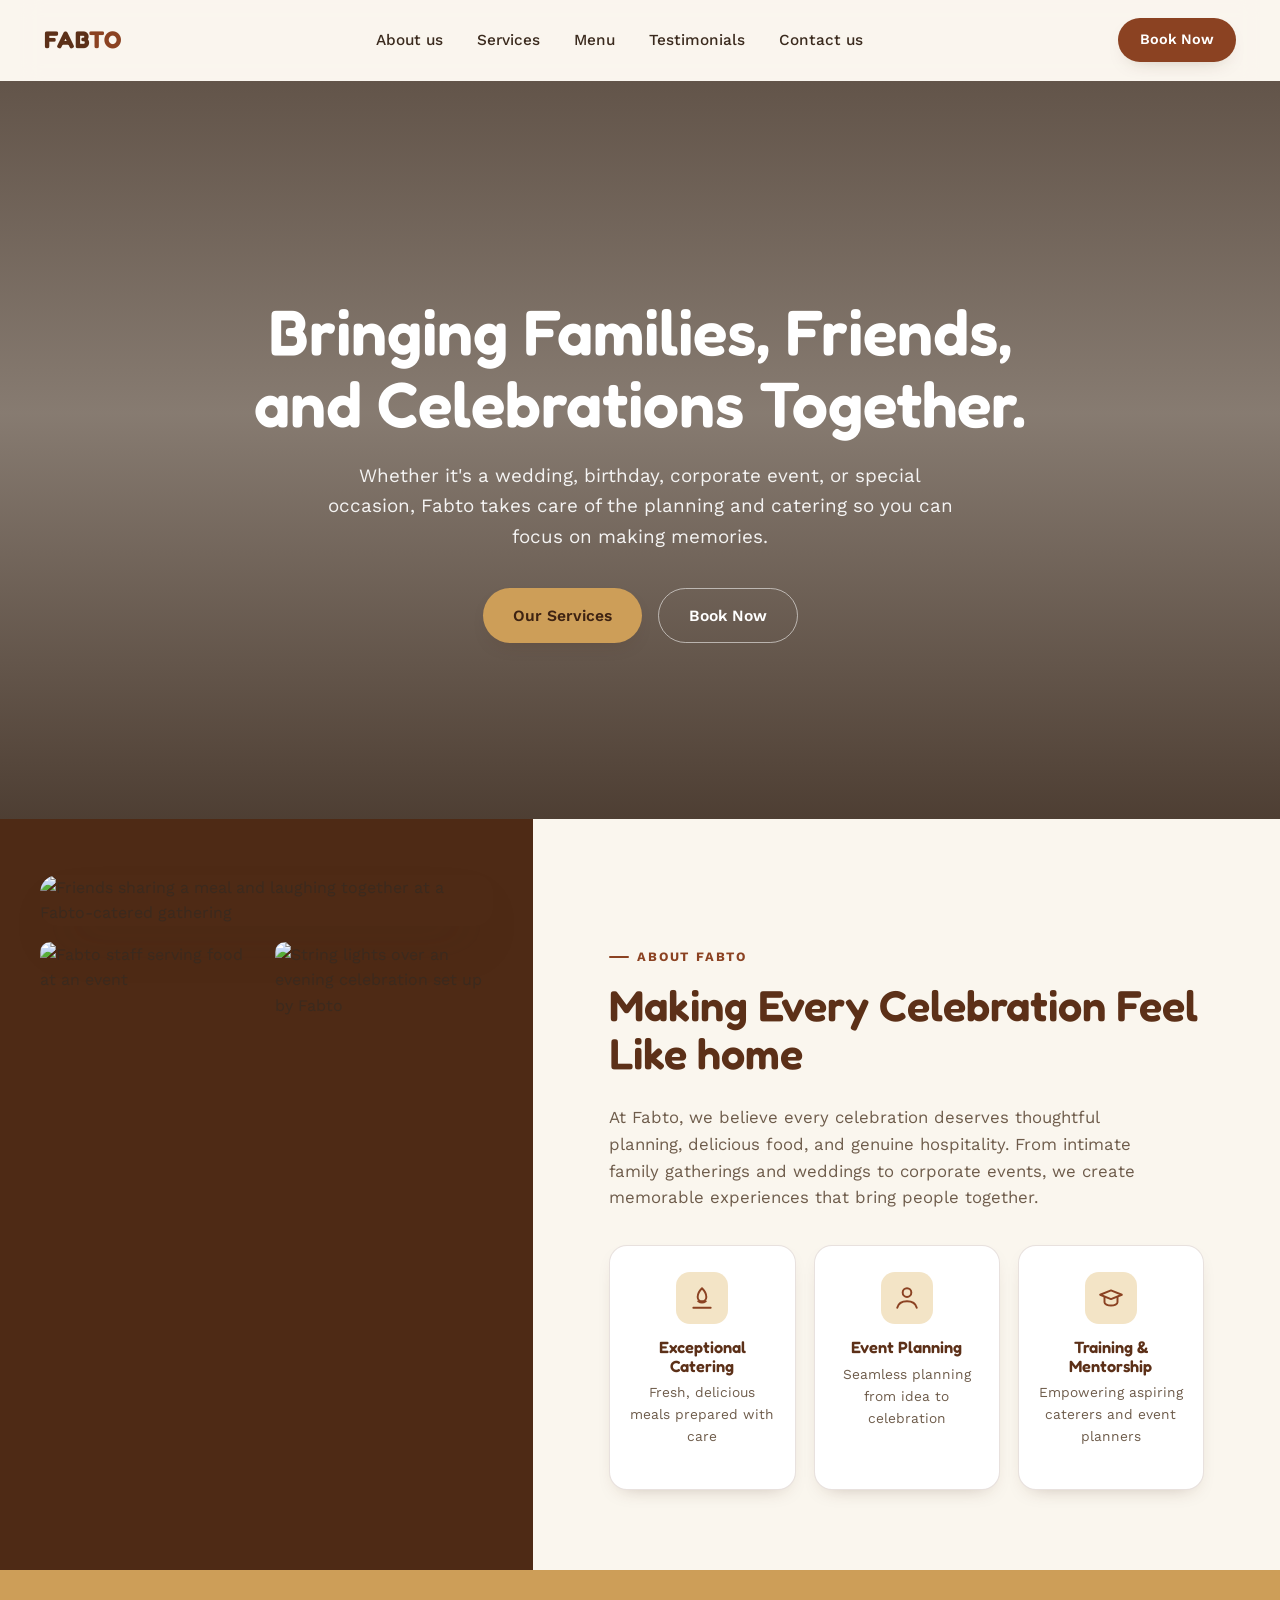
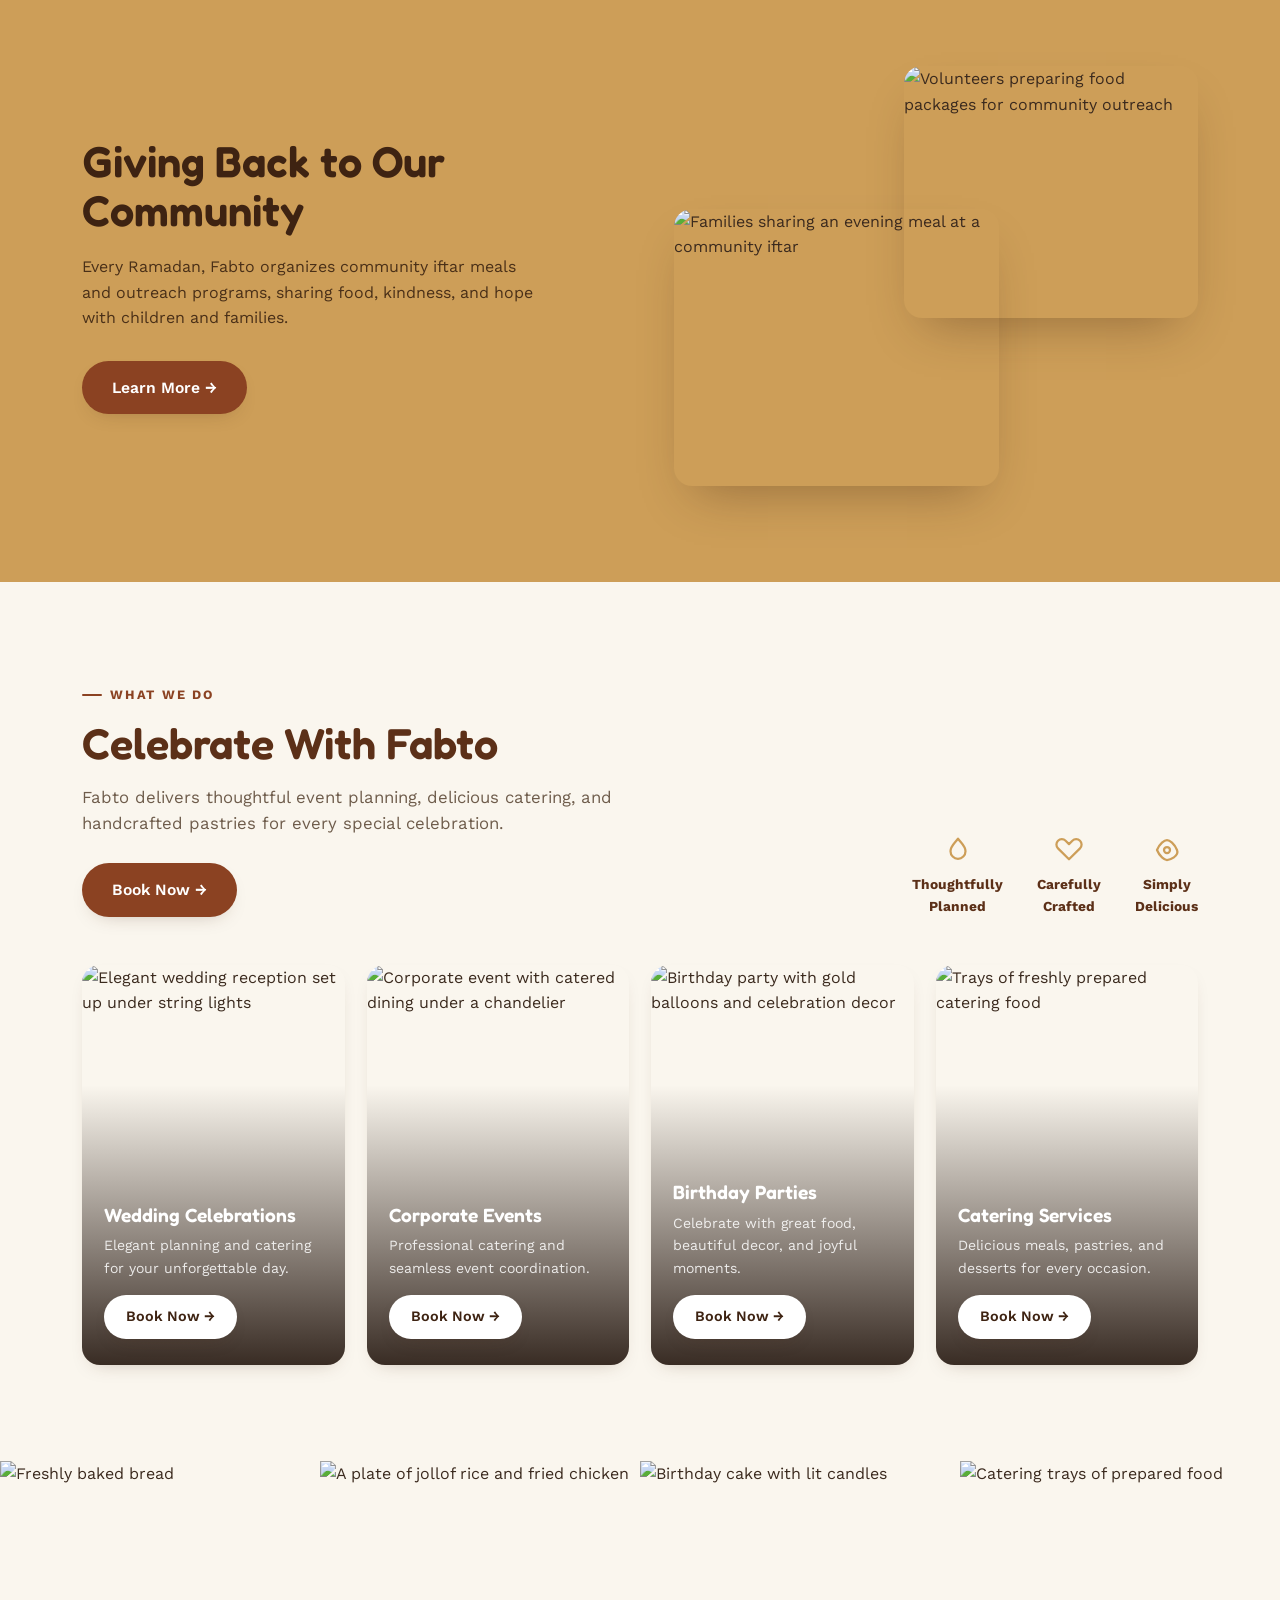
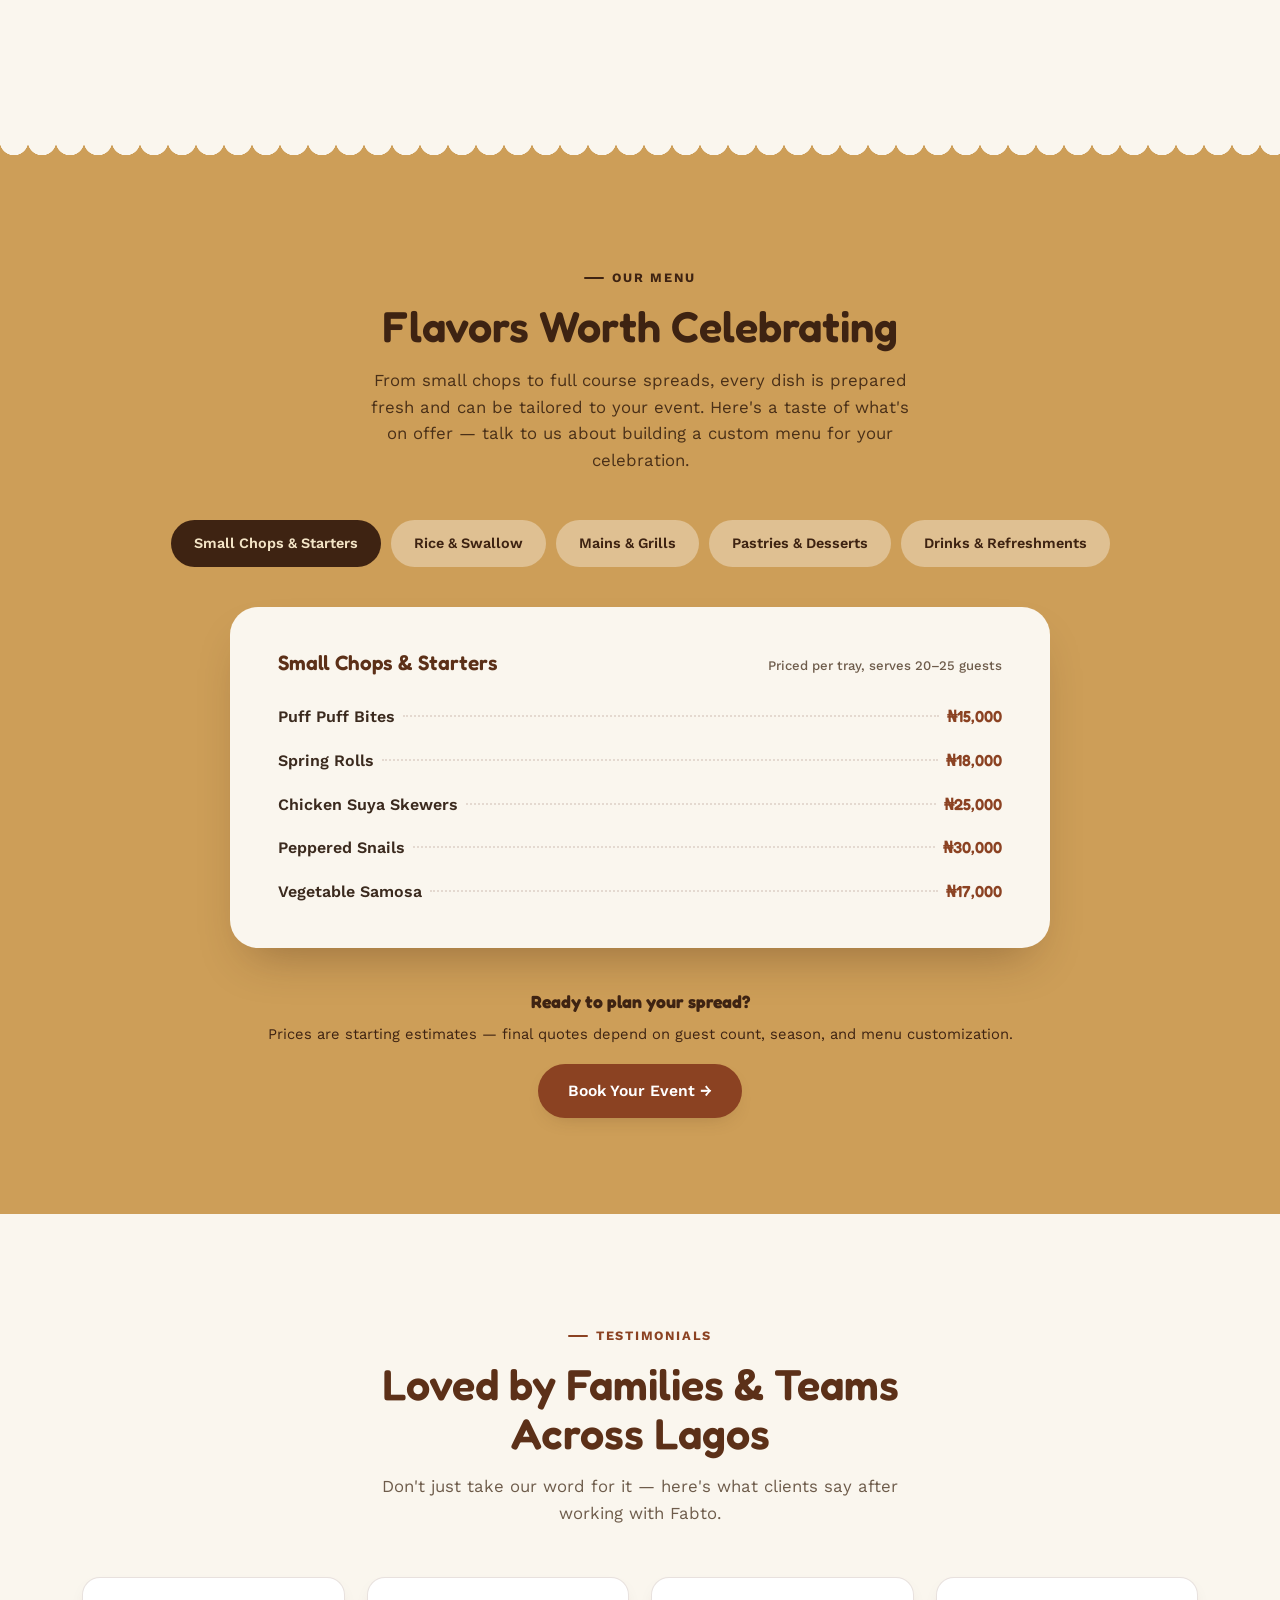
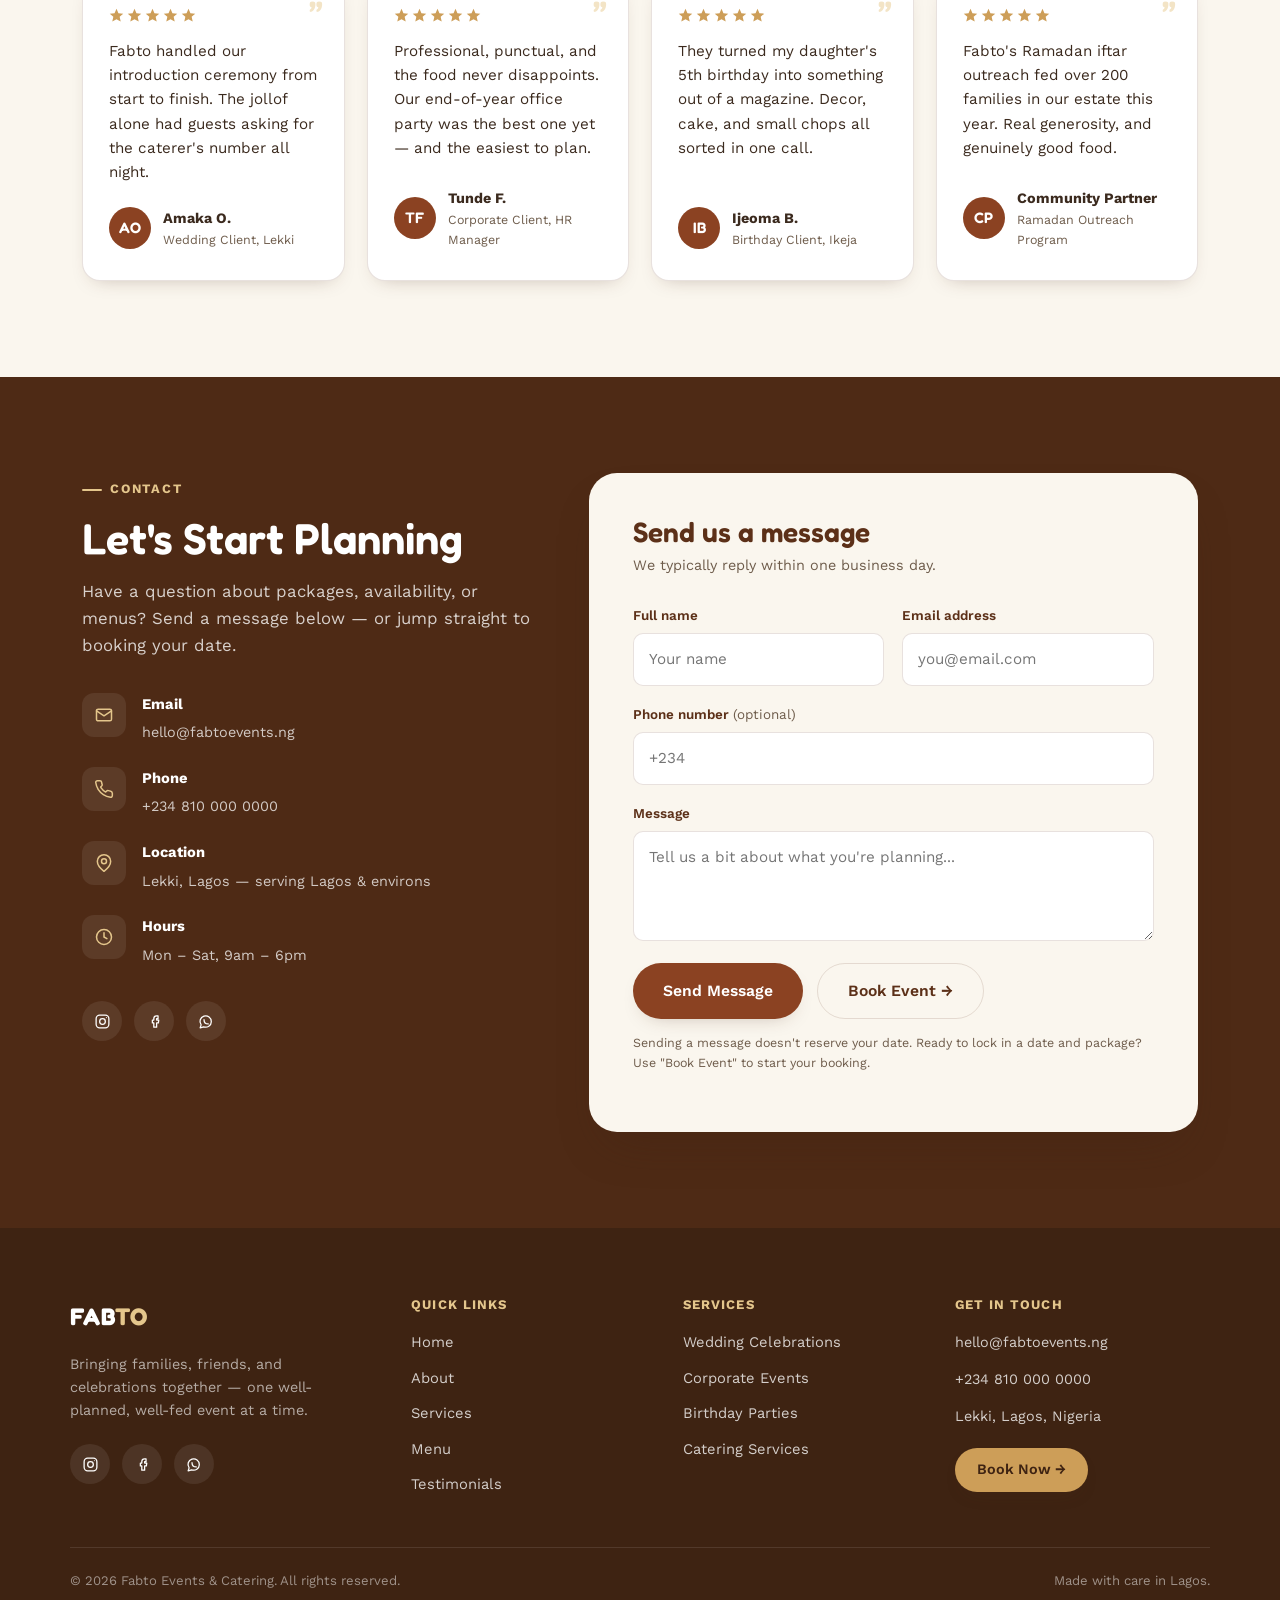
==== commit ce10cfa6: "Finished landing page" ====
--- a/public/index.html
+++ b/public/index.html
@@ -8,89 +8,96 @@
 <link rel="preconnect" href="https://fonts.gstatic.com" crossorigin>
 <link href="https://fonts.googleapis.com/css2?family=Fredoka:wght@500;600;700&family=Work+Sans:ital,wght@0,400;0,500;0,600;0,700;1,400&display=swap" rel="stylesheet">
 <link href="https://cdn.jsdelivr.net/npm/bootstrap@5.3.0/dist/css/bootstrap.min.css" rel="stylesheet">
+<link rel="stylesheet" href="css/styles.css">
 <link rel="stylesheet" href="css/landing.css">
-<link rel="stylesheet" href="css/styles.css">
 </head>
 <body>
  
-<!-- ============ NAV ============ -->
-<header class="nav" id="siteNav">
-  <div class="nav-inner">
+<!-- Navbar -->
+ 
+<header class="" id="siteNav">
+  <nav class="nav navbar-expand-lg fixed-top nav-inner">
     <a href="#top" class="logo">FAB<span>TO</span></a>
-    <nav class="nav-links">
-      <a href="#about">About us</a>
-      <a href="#services">Services</a>
-      <a href="#menu">Menu</a>
-      <a href="#testimonials">Testimonials</a>
-      <a href="#contact">Contact us</a>
-    </nav>
-    <div class="nav-right">
-      <a href="booking.html" class="btn btn-primary btn-sm">Book Now</a>
-      <button class="nav-toggle" id="navToggle" aria-label="Toggle menu" aria-expanded="false" aria-controls="mobilePanel">
-        <span></span><span></span><span></span>
-      </button>
-    </div>
-  </div>
-  <div class="mobile-panel" id="mobilePanel">
-    <ul>
-      <li><a href="#about">About us</a></li>
-      <li><a href="#services">Services</a></li>
-      <li><a href="#menu">Menu</a></li>
-      <li><a href="#testimonials">Testimonials</a></li>
-      <li><a href="#contact">Contact us</a></li>
-      <li><a href="booking.html" class="btn btn-primary">Book Now</a></li>
-    </ul>
-  </div>
+    <button class="navbar-toggler" type="button" data-bs-toggle="collapse" data-bs-target="#navbarSupportedContent" aria-controls="navbarSupportedContent" aria-expanded="false" aria-label="Toggle navigation">
+      <span class="navbar-toggler-icon"></span>
+    </button>
+    <div class="collapse navbar-collapse justify-content-center" id="navbarSupportedContent">
+      <ul class="navbar-nav mb-2 mb-lg-0 nav-links">
+        <li class="nav-item">
+          <a class="nav-link" href="#about">About us</a>
+        </li>
+        <li class="nav-item">
+          <a class="nav-link" href="#services">Services</a>
+        </li>
+        <li class="nav-item">
+          <a class="nav-link" href="#menu">Menu</a>
+        </li>
+        <li class="nav-item">
+          <a class="nav-link" href="#testimonials">Testimonials</a>
+        </li>
+        <li class="nav-item">
+          <a class="nav-link" href="#contact">Contact us</a>
+        </li>
+      </ul>
+    </div>
+    <a href="booking.html" class="btn btn-primary btn-sm">Book Now</a>
+  </nav>
 </header>
  
-<!-- ============ HERO ============ -->
+<!--HERO-->
 <section class="hero" id="top">
   <div class="hero-inner">
     <h1>Bringing Families, Friends, and Celebrations Together.</h1>
     <p>Whether it's a wedding, birthday, corporate event, or special occasion, Fabto takes care of the planning and catering so you can focus on making memories.</p>
     <div class="hero-cta">
       <a href="#services" class="btn btn-gold">Our Services</a>
-      <a href="#contact" class="btn btn-outline">Get Started</a>
-    </div>
-  </div>
-</section>
- 
-<!-- ============ ABOUT ============ -->
+      <a href="booking.html" class="btn btn-outline">Book Now</a>
+    </div>
+  </div>
+</section>
+ 
+<!--ABOUT-->
 <section class="about" id="about">
-  <div class="about-media">
-    <div class="about-media-main">
-      <img src="https://picsum.photos/seed/fabto-friends/700/860" alt="Friends sharing a meal and laughing together at a Fabto-catered gathering" loading="lazy">
-    </div>
-    <div class="about-thumbs">
-      <img src="https://picsum.photos/seed/fabto-serve/360/260" alt="Fabto staff serving food at an event" loading="lazy">
-      <img src="https://picsum.photos/seed/fabto-lights/360/260" alt="String lights over an evening celebration set up by Fabto" loading="lazy">
-    </div>
-  </div>
-  <div class="about-copy reveal">
-    <p class="eyebrow">About Fabto</p>
-    <h2 class="heading-lg">Making Every Celebration Feel Like home</h2>
-    <p class="lede">At Fabto, we believe every celebration deserves thoughtful planning, delicious food, and genuine hospitality. From intimate family gatherings and weddings to corporate events, we create memorable experiences that bring people together.</p>
-    <div class="about-features">
-      <div class="feature-card">
-        <div class="feature-icon"><svg viewBox="0 0 24 24" fill="none" stroke-width="1.8" stroke-linecap="round" stroke-linejoin="round"><path d="M12 3c-3 3-4 5-4 8a4 4 0 0 0 8 0c0-3-1-5-4-8Z"/><path d="M8.5 15a6 6 0 0 0 7 0"/><path d="M4 21h16"/></svg></div>
-        <h4>Exceptional Catering</h4>
-        <p>Fresh, delicious meals prepared with care</p>
-      </div>
-      <div class="feature-card">
-        <div class="feature-icon"><svg viewBox="0 0 24 24" fill="none" stroke-width="1.8" stroke-linecap="round" stroke-linejoin="round"><path d="M3 21c1-4 4-6 9-6s8 2 9 6"/><circle cx="12" cy="7" r="4"/></svg></div>
-        <h4>Event Planning</h4>
-        <p>Seamless planning from idea to celebration</p>
-      </div>
-      <div class="feature-card">
-        <div class="feature-icon"><svg viewBox="0 0 24 24" fill="none" stroke-width="1.8" stroke-linecap="round" stroke-linejoin="round"><path d="M22 9 12 5 2 9l10 4 10-4Z"/><path d="M6 11v5c0 1.5 2.7 3 6 3s6-1.5 6-3v-5"/></svg></div>
-        <h4>Training &amp; Mentorship</h4>
-        <p>Empowering aspiring caterers and event planners</p>
-      </div>
-    </div>
-  </div>
-</section>
- 
-<!-- ============ GIVING BACK ============ -->
+  <div class="container-fluid">
+    <div class="row">
+        <div class="col-lg-5 col-12 about-media">
+            <div class=" about-media-main">
+                <img src=" https://plus.unsplash.com/premium_photo-1739754519555-5183ad57d685?w=500&auto=format&fit=crop&q=60&ixlib=rb-4.1.0&ixid=M3wxMjA3fDB8MHxzZWFyY2h8NXx8bmlnZXJpYW4lMjBmcmllbmRzLXNoYXJpbmctbWVhbCUyMGF0JTIwYSUyMGdhdGhlcmluZ3xlbnwwfHwwfHx8MA%3D%3D" alt="Friends sharing a meal and laughing together at a Fabto-catered gathering" loading="lazy">
+            </div>
+            <div class=" about-thumbs">
+              <img src="https://images.unsplash.com/photo-1660675133530-05d912b16cb1?w=500&auto=format&fit=crop&q=60&ixlib=rb-4.1.0&ixid=M3wxMjA3fDB8MHxzZWFyY2h8M3x8bmlnZXJpYW4lMjBjYXRlcmluZyUyMHN0YWZmJTIwc2VydmluZyUyMGF0JTIwYW4lMjBldmVudHxlbnwwfHwwfHx8MA%3D%3D" alt="Fabto staff serving food at an event" loading="lazy">
+              <img src="https://plus.unsplash.com/premium_photo-1664790560108-68d81ca35c0d?w=500&auto=format&fit=crop&q=60&ixlib=rb-4.1.0&ixid=M3wxMjA3fDB8MHxzZWFyY2h8MXx8c3RyaW5nJTIwbGlnaHRzJTIwcGFydHl8ZW58MHx8MHx8fDA%3D" alt="String lights over an evening celebration set up by Fabto" loading="lazy">
+            </div>
+        </div>
+        <div class="col-lg-7 col-12 mt-lg-5">
+          <div class="about-copy reveal">
+            <p class="eyebrow">About Fabto</p>
+            <h2 class="heading-lg">Making Every Celebration Feel Like home</h2>
+            <p class="lede">At Fabto, we believe every celebration deserves thoughtful planning, delicious food, and genuine hospitality. From intimate family gatherings and weddings to corporate events, we create memorable experiences that bring people together.</p>
+          </div>
+          <div class="about-features">
+              <div class="feature-card">
+                <div class="feature-icon"><svg viewBox="0 0 24 24" fill="none" stroke-width="1.8" stroke-linecap="round" stroke-linejoin="round"><path d="M12 3c-3 3-4 5-4 8a4 4 0 0 0 8 0c0-3-1-5-4-8Z"/><path d="M8.5 15a6 6 0 0 0 7 0"/><path d="M4 21h16"/></svg></div>
+                <h4>Exceptional Catering</h4>
+                <p>Fresh, delicious meals prepared with care</p>
+              </div>
+              <div class="feature-card">
+                <div class="feature-icon"><svg viewBox="0 0 24 24" fill="none" stroke-width="1.8" stroke-linecap="round" stroke-linejoin="round"><path d="M3 21c1-4 4-6 9-6s8 2 9 6"/><circle cx="12" cy="7" r="4"/></svg></div>
+                <h4>Event Planning</h4>
+                <p>Seamless planning from idea to celebration</p>
+              </div>
+              <div class="feature-card">
+                <div class="feature-icon"><svg viewBox="0 0 24 24" fill="none" stroke-width="1.8" stroke-linecap="round" stroke-linejoin="round"><path d="M22 9 12 5 2 9l10 4 10-4Z"/><path d="M6 11v5c0 1.5 2.7 3 6 3s6-1.5 6-3v-5"/></svg></div>
+                <h4>Training &amp; Mentorship</h4>
+                <p>Empowering aspiring caterers and event planners</p>
+              </div>
+          </div>
+        </div>
+      </div>
+  </div>
+</section>
+ 
+<!--GIVING BACK-->
 <section class="giving section-pad">
   <div class="container giving-inner">
     <div class="giving-copy reveal">
@@ -99,13 +106,13 @@
       <a href="#contact" class="btn btn-primary">Learn More &#8594;</a>
     </div>
     <div class="giving-media reveal">
-      <img class="g1" src="https://picsum.photos/seed/fabto-iftar1/500/380" alt="Volunteers preparing food packages for community outreach" loading="lazy">
-      <img class="g2" src="https://picsum.photos/seed/fabto-iftar2/520/520" alt="Families sharing an evening meal at a community iftar" loading="lazy">
-    </div>
-  </div>
-</section>
- 
-<!-- ============ SERVICES ============ -->
+      <img class="g1" src="https://images.unsplash.com/photo-1694286068611-d0c24cbc2cd5?w=500&auto=format&fit=crop&q=60&ixlib=rb-4.1.0&ixid=M3wxMjA3fDB8MHxzZWFyY2h8Mnx8bmlnZXJpYW4lMjBmb29kLWRvbmF0aW9uLXZvbHVudGVlcnN8ZW58MHx8MHx8fDA%3D" alt="Volunteers preparing food packages for community outreach" loading="lazy">
+      <img class="g2" src=" https://images.unsplash.com/photo-1639664342827-2d68822c55c9?w=500&auto=format&fit=crop&q=60&ixlib=rb-4.1.0&ixid=M3wxMjA3fDB8MHxzZWFyY2h8M3x8TmlnZXJpYW4lMjBpZnRhciUyMGdhdGhlcmluZ3xlbnwwfHwwfHx8MA%3D%3D" alt="Families sharing an evening meal at a community iftar" loading="lazy">
+    </div>
+  </div>
+</section>
+ 
+<!--SERVICES-->
 <section class="services section-pad" id="services">
   <div class="container">
     <div class="services-head reveal">
@@ -133,7 +140,7 @@
  
     <div class="service-grid">
       <div class="service-card reveal">
-        <img src="https://picsum.photos/seed/fabto-wedding/500/620" alt="Elegant wedding reception set up under string lights" loading="lazy">
+        <img src="https://images.unsplash.com/photo-1707333514312-39cf7658479c?w=500&auto=format&fit=crop&q=60&ixlib=rb-4.1.0&ixid=M3wxMjA3fDB8MHxzZWFyY2h8Nnx8RWxlZ2FudCUyMHdlZGRpbmclMjByZWNlcHRpb258ZW58MHx8MHx8fDA%3D" alt="Elegant wedding reception set up under string lights" loading="lazy">
         <div class="service-card-body">
           <h4>Wedding Celebrations</h4>
           <p>Elegant planning and catering for your unforgettable day.</p>
@@ -141,7 +148,7 @@
         </div>
       </div>
       <div class="service-card reveal">
-        <img src="https://picsum.photos/seed/fabto-corporate/500/620" alt="Corporate event with catered dining under a chandelier" loading="lazy">
+        <img src="https://images.unsplash.com/photo-1753412181070-2dca2db39d0a?w=500&auto=format&fit=crop&q=60&ixlib=rb-4.1.0&ixid=M3wxMjA3fDB8MHxzZWFyY2h8MTV8fENvcnBvcmF0ZSUyMGV2ZW50JTIwd2l0aCUyMGNhdGVyZWQlMjBkaW5pbmclMjB1bmRlciUyMGElMjBjaGFuZGVsaWVyfGVufDB8fDB8fHww" alt="Corporate event with catered dining under a chandelier" loading="lazy">
         <div class="service-card-body">
           <h4>Corporate Events</h4>
           <p>Professional catering and seamless event coordination.</p>
@@ -149,7 +156,7 @@
         </div>
       </div>
       <div class="service-card reveal">
-        <img src="https://picsum.photos/seed/fabto-birthday/500/620" alt="Birthday party with gold balloons and celebration decor" loading="lazy">
+        <img src="https://images.unsplash.com/photo-1748551204321-845c277c1dba?w=500&auto=format&fit=crop&q=60&ixlib=rb-4.1.0&ixid=M3wxMjA3fDB8MHxzZWFyY2h8Mnx8JTIyQmlydGhkYXklMjBwYXJ0eSUyMHdpdGglMjBnb2xkJTIwYmFsbG9vbnMlMjBhbmQlMjBjZWxlYnJhdGlvbiUyMGRlY29yfGVufDB8fDB8fHww" alt="Birthday party with gold balloons and celebration decor" loading="lazy">
         <div class="service-card-body">
           <h4>Birthday Parties</h4>
           <p>Celebrate with great food, beautiful decor, and joyful moments.</p>
@@ -157,7 +164,7 @@
         </div>
       </div>
       <div class="service-card reveal">
-        <img src="https://picsum.photos/seed/fabto-catering/500/620" alt="Trays of freshly prepared catering food" loading="lazy">
+        <img src="https://images.unsplash.com/photo-1623475173140-ad2f0369ca92?w=500&auto=format&fit=crop&q=60&ixlib=rb-4.1.0&ixid=M3wxMjA3fDB8MHxzZWFyY2h8Mnx8VHJheXMlMjBvZiUyMGZyZXNobHklMjBwcmVwYXJlZCUyMGNhdGVyaW5nJTIwZm9vZHxlbnwwfHwwfHx8MA%3D%3D" alt="Trays of freshly prepared catering food" loading="lazy">
         <div class="service-card-body">
           <h4>Catering Services</h4>
           <p>Delicious meals, pastries, and desserts for every occasion.</p>
@@ -168,16 +175,16 @@
   </div>
 </section>
  
-<!-- ============ GALLERY STRIP ============ -->
+<!--GALLERY STRIP-->
 <section class="strip">
-  <img src="https://picsum.photos/seed/fabto-bread/400/400" alt="Freshly baked bread" loading="lazy">
-  <img src="https://picsum.photos/seed/fabto-rice/400/400" alt="A plate of jollof rice and fried chicken" loading="lazy">
-  <img src="https://picsum.photos/seed/fabto-cake/400/400" alt="Birthday cake with lit candles" loading="lazy">
-  <img src="https://picsum.photos/seed/fabto-trays/400/400" alt="Catering trays of prepared food" loading="lazy">
+  <img src="https://images.unsplash.com/photo-1599819055803-717bba43890f?w=500&auto=format&fit=crop&q=60&ixlib=rb-4.1.0&ixid=M3wxMjA3fDB8MHxzZWFyY2h8M3x8RnJlc2hseSUyMGJha2VkJTIwYnJlYWR8ZW58MHx8MHx8fDA%3D" alt="Freshly baked bread" loading="lazy">
+  <img src="https://images.unsplash.com/photo-1603496987674-79600a000f55?w=500&auto=format&fit=crop&q=60&ixlib=rb-4.1.0&ixid=M3wxMjA3fDB8MHxzZWFyY2h8NHx8Sm9sbG9mJTIwcmljZSUyMGFuZCUyMGNoaWNrZW58ZW58MHx8MHx8fDA%3D" alt="A plate of jollof rice and fried chicken" loading="lazy">
+  <img src="https://images.unsplash.com/photo-1606983340126-99ab4feaa64a?w=500&auto=format&fit=crop&q=60&ixlib=rb-4.1.0&ixid=M3wxMjA3fDB8MHxzZWFyY2h8Mnx8YmlydGhkYXklMjBjYWtlfGVufDB8fDB8fHww" alt="Birthday cake with lit candles" loading="lazy">
+  <img src="https://images.unsplash.com/photo-1709549774125-1a3e32541201?w=500&auto=format&fit=crop&q=60&ixlib=rb-4.1.0&ixid=M3wxMjA3fDB8MHxzZWFyY2h8N3x8Q2F0ZXJpbmclMjB0cmF5cyUyMG9mJTIwcHJlcGFyZWQlMjBuaWdlcmlhbiUyMGZvb2R8ZW58MHx8MHx8fDA%3D" alt="Catering trays of prepared food" loading="lazy">
 </section>
 <div class="scallop scallop-to-gold"></div>
  
-<!-- ============ MENU (NEW) ============ -->
+<!--MENU (NEW)-->
 <section class="menu section-pad" id="menu">
   <div class="container">
     <div class="menu-head reveal">
@@ -269,7 +276,7 @@
   </div>
 </section>
  
-<!-- ============ TESTIMONIALS (NEW) ============ -->
+<!--TESTIMONIALS (NEW)-->
 <section class="testimonials section-pad" id="testimonials">
   <div class="container">
     <div class="testi-head reveal">
@@ -346,7 +353,7 @@
   </div>
 </section>
  
-<!-- ============ CONTACT (NEW) ============ -->
+<!--CONTACT (NEW)-->
 <section class="contact section-pad" id="contact">
   <div class="container contact-inner">
     <div class="contact-info reveal">
@@ -415,7 +422,7 @@
   </div>
 </section>
  
-<!-- ============ FOOTER (NEW) ============ -->
+<!--FOOTER (NEW)-->
 <footer class="footer">
   <div class="container footer-top">
     <div class="footer-brand">
@@ -424,7 +431,7 @@
       <div class="social-row">
         <a href="#" aria-label="Fabto on Instagram"><svg viewBox="0 0 24 24" fill="none" stroke-width="1.8" stroke-linecap="round" stroke-linejoin="round"><rect x="3" y="3" width="18" height="18" rx="5"/><circle cx="12" cy="12" r="4"/><circle cx="17.5" cy="6.5" r="0.8" fill="currentColor" stroke="none"/></svg></a>
         <a href="#" aria-label="Fabto on Facebook"><svg viewBox="0 0 24 24" fill="none" stroke-width="1.8" stroke-linecap="round" stroke-linejoin="round"><path d="M15 8h2V4h-2a4 4 0 0 0-4 4v2H9v4h2v6h4v-6h2.5l.5-4H15V8Z"/></svg></a>
-        <a href="#" aria-label="Fabto on WhatsApp"><svg viewBox="0 0 24 24" fill="none" stroke-width="1.8" stroke-linecap="round" stroke-linejoin="round"><path d="M3 21l1.4-4.2A8 8 0 1 1 8 19.5L3 21Z"/><path d="M8.5 9.5c0 3.5 2.5 6 6 6"/></svg></a>
+        <a href="https://wa.me/+2348060675970" aria-label="Fabto on WhatsApp"><svg viewBox="0 0 24 24" fill="none" stroke-width="1.8" stroke-linecap="round" stroke-linejoin="round"><path d="M3 21l1.4-4.2A8 8 0 1 1 8 19.5L3 21Z"/><path d="M8.5 9.5c0 3.5 2.5 6 6 6"/></svg></a>
       </div>
     </div>
     <div>
--- a/public/css/styles.css
+++ b/public/css/styles.css
@@ -0,0 +1,212 @@
+/*DESIGN TOKENS*/
+:root {
+  --cream: #FAF6EE;
+  --cream-deep: #F3E9D8;
+  --white: #FFFFFF;
+  --rust-900: #3E2312;
+  --rust-800: #4E2A15;
+  --rust: #5C3018;
+  --terracotta: #8B4222;
+  --terracotta-dark: #6E3117;
+  --terracotta-tint: #F1DDCC;
+  --gold: #CD9E58;
+  --gold-soft: #E4C68C;
+  --gold-pale: #F3E4C6;
+  --ink: #3B2A1E;
+  --muted: #6E5C4B;
+  --muted-on-gold: #4A3018;
+  --line: rgba(92, 48, 24, 0.14);
+  --shadow-sm: 0 8px 20px -12px rgba(74, 42, 22, 0.35);
+  --shadow-md: 0 24px 48px -20px rgba(62, 35, 18, 0.38);
+  --radius-sm: 10px;
+  --radius-md: 18px;
+  --radius-lg: 28px;
+  --font-display: 'Fredoka', sans-serif;
+  --font-body: 'Work Sans', sans-serif;
+}
+
+/*GLOBAL OVERRIDES*/
+body {
+  font-family: var(--font-body);
+  color: var(--ink);
+  background-color: var(--cream);
+  line-height: 1.6;
+  -webkit-font-smoothing: antialiased;
+}
+
+h1, h2, h3, h4, h5, h6 {
+  font-family: var(--font-display);
+  font-weight: 600;
+  line-height: 1.12;
+  color: var(--rust);
+}
+
+a {
+  color: inherit;
+  text-decoration: none;
+}
+
+button {
+  font: inherit;
+  cursor: pointer;
+  border: none;
+  background: none;
+  color: inherit;
+}
+
+section {
+  position: relative;
+}
+
+:focus-visible {
+  outline: 3px solid var(--terracotta);
+  outline-offset: 3px;
+}
+@media (prefers-reduced-motion: reduce) {
+  * {
+    animation-duration: 0.001ms !important;
+    animation-iteration-count: 1 !important;
+    transition-duration: 0.001ms !important;
+    scroll-behavior: auto !important;
+  }
+}
+/* TYPOGRAPHY */
+.eyebrow {
+  display: inline-flex;
+  align-items: center;
+  gap: 8px;
+  font-family: var(--font-body);
+  font-weight: 700;
+  font-size: 0.8rem;
+  letter-spacing: 0.14em;
+  text-transform: uppercase;
+  color: var(--terracotta);
+  margin-bottom: 14px;
+}
+
+.eyebrow::before {
+  content: "";
+  width: 20px;
+  height: 2px;
+  background: var(--terracotta);
+  border-radius: 2px;
+}
+
+.eyebrow.on-gold {
+  color: var(--rust-900);
+}
+
+.eyebrow.on-gold::before {
+  background: var(--rust-900);
+}
+
+.eyebrow.on-dark {
+  color: var(--gold-soft);
+}
+
+.eyebrow.on-dark::before {
+  background: var(--gold-soft);
+}
+
+.heading-xl {
+  font-size: clamp(2.1rem, 4.4vw, 3.4rem);
+}
+
+.heading-lg {
+  font-size: clamp(1.9rem, 3.4vw, 2.7rem);
+}
+
+.lede {
+  color: var(--muted);
+  font-size: 1.05rem;
+  max-width: 56ch;
+}
+
+.lede.on-gold {
+  color: var(--muted-on-gold);
+}
+
+/* BUTTONS */
+.btn {
+  display: inline-flex;
+  align-items: center;
+  justify-content: center;
+  gap: 10px;
+  font-family: var(--font-body);
+  font-weight: 600;
+  font-size: 0.98rem;
+  padding: 15px 30px;
+  border-radius: 100px;
+  border: none;
+  transition: transform 0.18s ease, box-shadow 0.18s ease, background-color 0.18s ease, color 0.18s ease;
+  white-space: nowrap;
+  text-decoration: none;
+}
+
+.btn:active {
+  transform: translateY(1px);
+}
+
+.btn-primary {
+  background: var(--terracotta);
+  color: var(--white);
+  box-shadow: var(--shadow-sm);
+}
+
+.btn-primary:hover {
+  background: var(--terracotta-dark);
+  box-shadow: var(--shadow-md);
+}
+
+.btn-gold {
+  background: var(--gold);
+  color: var(--rust-900);
+  box-shadow: var(--shadow-sm);
+}
+
+.btn-gold:hover {
+  background: var(--gold-soft);
+}
+
+.btn-outline {
+  background: transparent;
+  color: var(--white);
+  border: 1.5px solid rgba(255, 255, 255, 0.55);
+}
+
+.btn-outline:hover {
+  background: rgba(255, 255, 255, 0.14);
+  border-color: #fff;
+}
+
+.btn-outline-dark {
+  background: transparent;
+  color: var(--rust);
+  border: 1.5px solid var(--line);
+}
+
+.btn-outline-dark:hover {
+  background: var(--terracotta-tint);
+  border-color: var(--terracotta);
+}
+
+.btn-white {
+  background: var(--white);
+  color: var(--rust-900);
+  box-shadow: var(--shadow-sm);
+}
+
+.btn-white:hover {
+  background: var(--gold-pale);
+}
+
+.btn-sm {
+  padding: 11px 22px;
+  font-size: 0.9rem;
+}
+
+.btn svg {
+  width: 16px;
+  height: 16px;
+  flex-shrink: 0;
+}
--- a/public/css/landing.css
+++ b/public/css/landing.css
@@ -1,219 +1,4 @@
-/* ============ DESIGN TOKENS ============ */
-:root {
-  --cream: #FAF6EE;
-  --cream-deep: #F3E9D8;
-  --white: #FFFFFF;
-  --rust-900: #3E2312;
-  --rust-800: #4E2A15;
-  --rust: #5C3018;
-  --terracotta: #8B4222;
-  --terracotta-dark: #6E3117;
-  --terracotta-tint: #F1DDCC;
-  --gold: #CD9E58;
-  --gold-soft: #E4C68C;
-  --gold-pale: #F3E4C6;
-  --ink: #3B2A1E;
-  --muted: #6E5C4B;
-  --muted-on-gold: #4A3018;
-  --line: rgba(92, 48, 24, 0.14);
-  --shadow-sm: 0 8px 20px -12px rgba(74, 42, 22, 0.35);
-  --shadow-md: 0 24px 48px -20px rgba(62, 35, 18, 0.38);
-  --radius-sm: 10px;
-  --radius-md: 18px;
-  --radius-lg: 28px;
-  --font-display: 'Fredoka', sans-serif;
-  --font-body: 'Work Sans', sans-serif;
-}
-
-/* ============ GLOBAL OVERRIDES ============ */
-body {
-  font-family: var(--font-body);
-  color: var(--ink);
-  background-color: var(--cream);
-  line-height: 1.6;
-  -webkit-font-smoothing: antialiased;
-}
-
-h1, h2, h3, h4, h5, h6 {
-  font-family: var(--font-display);
-  font-weight: 600;
-  line-height: 1.12;
-  color: var(--rust);
-}
-
-a {
-  color: inherit;
-  text-decoration: none;
-}
-
-button {
-  font: inherit;
-  cursor: pointer;
-  border: none;
-  background: none;
-  color: inherit;
-}
-
-section {
-  position: relative;
-}
-
-:focus-visible {
-  outline: 3px solid var(--terracotta);
-  outline-offset: 3px;
-}
-
-@media (prefers-reduced-motion: reduce) {
-  * {
-    animation-duration: 0.001ms !important;
-    animation-iteration-count: 1 !important;
-    transition-duration: 0.001ms !important;
-    scroll-behavior: auto !important;
-  }
-}
-
-/* ============ TYPOGRAPHY ============ */
-.eyebrow {
-  display: inline-flex;
-  align-items: center;
-  gap: 8px;
-  font-family: var(--font-body);
-  font-weight: 700;
-  font-size: 0.8rem;
-  letter-spacing: 0.14em;
-  text-transform: uppercase;
-  color: var(--terracotta);
-  margin-bottom: 14px;
-}
-
-.eyebrow::before {
-  content: "";
-  width: 20px;
-  height: 2px;
-  background: var(--terracotta);
-  border-radius: 2px;
-}
-
-.eyebrow.on-gold {
-  color: var(--rust-900);
-}
-
-.eyebrow.on-gold::before {
-  background: var(--rust-900);
-}
-
-.eyebrow.on-dark {
-  color: var(--gold-soft);
-}
-
-.eyebrow.on-dark::before {
-  background: var(--gold-soft);
-}
-
-.heading-xl {
-  font-size: clamp(2.1rem, 4.4vw, 3.4rem);
-}
-
-.heading-lg {
-  font-size: clamp(1.9rem, 3.4vw, 2.7rem);
-}
-
-.lede {
-  color: var(--muted);
-  font-size: 1.05rem;
-  max-width: 56ch;
-}
-
-.lede.on-gold {
-  color: var(--muted-on-gold);
-}
-
-/* ============ BUTTONS ============ */
-.btn {
-  display: inline-flex;
-  align-items: center;
-  justify-content: center;
-  gap: 10px;
-  font-family: var(--font-body);
-  font-weight: 600;
-  font-size: 0.98rem;
-  padding: 15px 30px;
-  border-radius: 100px;
-  border: none;
-  transition: transform 0.18s ease, box-shadow 0.18s ease, background-color 0.18s ease, color 0.18s ease;
-  white-space: nowrap;
-  text-decoration: none;
-}
-
-.btn:active {
-  transform: translateY(1px);
-}
-
-.btn-primary {
-  background: var(--terracotta);
-  color: var(--white);
-  box-shadow: var(--shadow-sm);
-}
-
-.btn-primary:hover {
-  background: var(--terracotta-dark);
-  box-shadow: var(--shadow-md);
-}
-
-.btn-gold {
-  background: var(--gold);
-  color: var(--rust-900);
-  box-shadow: var(--shadow-sm);
-}
-
-.btn-gold:hover {
-  background: var(--gold-soft);
-}
-
-.btn-outline {
-  background: transparent;
-  color: var(--white);
-  border: 1.5px solid rgba(255, 255, 255, 0.55);
-}
-
-.btn-outline:hover {
-  background: rgba(255, 255, 255, 0.14);
-  border-color: #fff;
-}
-
-.btn-outline-dark {
-  background: transparent;
-  color: var(--rust);
-  border: 1.5px solid var(--line);
-}
-
-.btn-outline-dark:hover {
-  background: var(--terracotta-tint);
-  border-color: var(--terracotta);
-}
-
-.btn-white {
-  background: var(--white);
-  color: var(--rust-900);
-  box-shadow: var(--shadow-sm);
-}
-
-.btn-white:hover {
-  background: var(--gold-pale);
-}
-
-.btn-sm {
-  padding: 11px 22px;
-  font-size: 0.9rem;
-}
-
-.btn svg {
-  width: 16px;
-  height: 16px;
-  flex-shrink: 0;
-}
-
-/* ============ REVEAL ANIMATION ============ */
+/* REVEAL ANIMATION */
 .reveal {
   opacity: 0;
   transform: translateY(22px);
@@ -225,7 +10,7 @@
   transform: translateY(0);
 }
 
-/* ============ NAV ============ */
+/* NAV */
 .nav {
   position: sticky;
   top: 0;
@@ -320,12 +105,22 @@
 }
 
 @media (max-width: 900px) {
+  .nav-inner {
+    flex-wrap: wrap;
+    justify-content: space-between;
+    gap: 12px;
+  }
+
   .nav-links {
     display: none;
   }
 
-  .nav-toggle {
-    display: flex;
+  .nav-book-mobile {
+    order: 2;
+  }
+
+  .navbar-toggler {
+    order: 3;
   }
 
   .mobile-panel {
@@ -361,7 +156,7 @@
   }
 }
 
-/* ============ HERO ============ */
+/* HERO */
 .hero {
   position: relative;
   min-height: 82vh;
@@ -369,7 +164,7 @@
   align-items: center;
   background:
     linear-gradient(180deg, rgba(40, 22, 10, 0.72) 0%, rgba(40, 22, 10, 0.55) 45%, rgba(40, 22, 10, 0.82) 100%),
-    url('https://picsum.photos/seed/fabto-hero-tray/1800/1100') center/cover no-repeat;
+    url('https://images.unsplash.com/photo-1583338917496-7ea264c374ce?w=500&auto=format&fit=crop&q=60&ixlib=rb-4.1.0&ixid=M3wxMjA3fDB8MHxzZWFyY2h8M3x8Y2F0ZXJpbmclMjBidWZmZXQlMjB0cmF5c3xlbnwwfHwwfHx8MA%3D%3D') center/cover no-repeat;
   color: var(--white);
   padding: 140px 0 100px;
 }
@@ -401,10 +196,10 @@
   flex-wrap: wrap;
 }
 
-/* ============ ABOUT ============ */
+/*ABOUT*/
 .about {
   display: grid;
-  grid-template-columns: 0.85fr 1.15fr;
+  /* grid-template-columns: 0.85fr 1.15fr; */
   background: var(--cream);
 }
 
@@ -438,10 +233,11 @@
   aspect-ratio: 1/0.9;
   object-fit: cover;
   border-radius: var(--radius-sm);
+  width: 100%;
 }
 
 .about-copy {
-  padding: 80px 64px;
+  padding: 80px 64px 0;
   display: flex;
   flex-direction: column;
   justify-content: center;
@@ -455,6 +251,9 @@
   display: grid;
   grid-template-columns: repeat(3, 1fr);
   gap: 18px;
+  width: 100%;
+  padding: 0 64px 80px;
+  box-sizing: border-box;
 }
 
 .feature-card {
@@ -464,6 +263,7 @@
   text-align: center;
   box-shadow: var(--shadow-sm);
   border: 1px solid var(--line);
+  width: 100%;
 }
 
 .feature-icon {
@@ -509,6 +309,7 @@
   .about-features {
     grid-template-columns: 1fr 1fr 1fr;
     gap: 12px;
+    padding: 0 28px 60px;
   }
 }
 
@@ -518,7 +319,7 @@
   }
 }
 
-/* ============ GIVING BACK ============ */
+/*GIVING BACK*/
 .giving {
   background: var(--gold);
   overflow: hidden;
@@ -578,7 +379,7 @@
   }
 }
 
-/* ============ SERVICES ============ */
+/*SERVICES*/
 .services {
   background: var(--cream);
 }
@@ -694,7 +495,7 @@
   }
 }
 
-/* ============ GALLERY STRIP ============ */
+/*GALLERY STRIP*/
 .strip {
   display: grid;
   grid-template-columns: repeat(4, 1fr);
@@ -716,7 +517,7 @@
   }
 }
 
-/* ============ SCALLOP DIVIDER ============ */
+/*SCALLOP DIVIDER*/
 .scallop {
   height: 15px;
   width: 100%;
@@ -728,7 +529,7 @@
   background-image: radial-gradient(circle at 14px 0, var(--cream) 14px, var(--gold) 14.5px);
 }
 
-/* ============ MENU ============ */
+/*MENU*/
 .menu {
   background: var(--gold);
 }
@@ -907,7 +708,7 @@
   }
 }
 
-/* ============ TESTIMONIALS ============ */
+/*TESTIMONIALS*/
 .testimonials {
   background: var(--cream);
 }
@@ -1018,7 +819,7 @@
   }
 }
 
-/* ============ CONTACT ============ */
+/*CONTACT*/
 .contact {
   background: var(--rust-800);
   color: var(--white);
@@ -1234,7 +1035,7 @@
   }
 }
 
-/* ============ FOOTER ============ */
+/*FOOTER*/
 .footer {
   background: var(--rust-900);
   color: rgba(255, 255, 255, 0.78);
@@ -1324,13 +1125,8 @@
   }
 }
 
-/* ============ UTILITIES ============ */
-.container {
-  width: 100%;
-  max-width: 1240px;
-  margin: 0 auto;
-  padding: 0 24px;
-}
+/*UTILITIES*/
+
 
 .section-pad {
   padding: 96px 0;
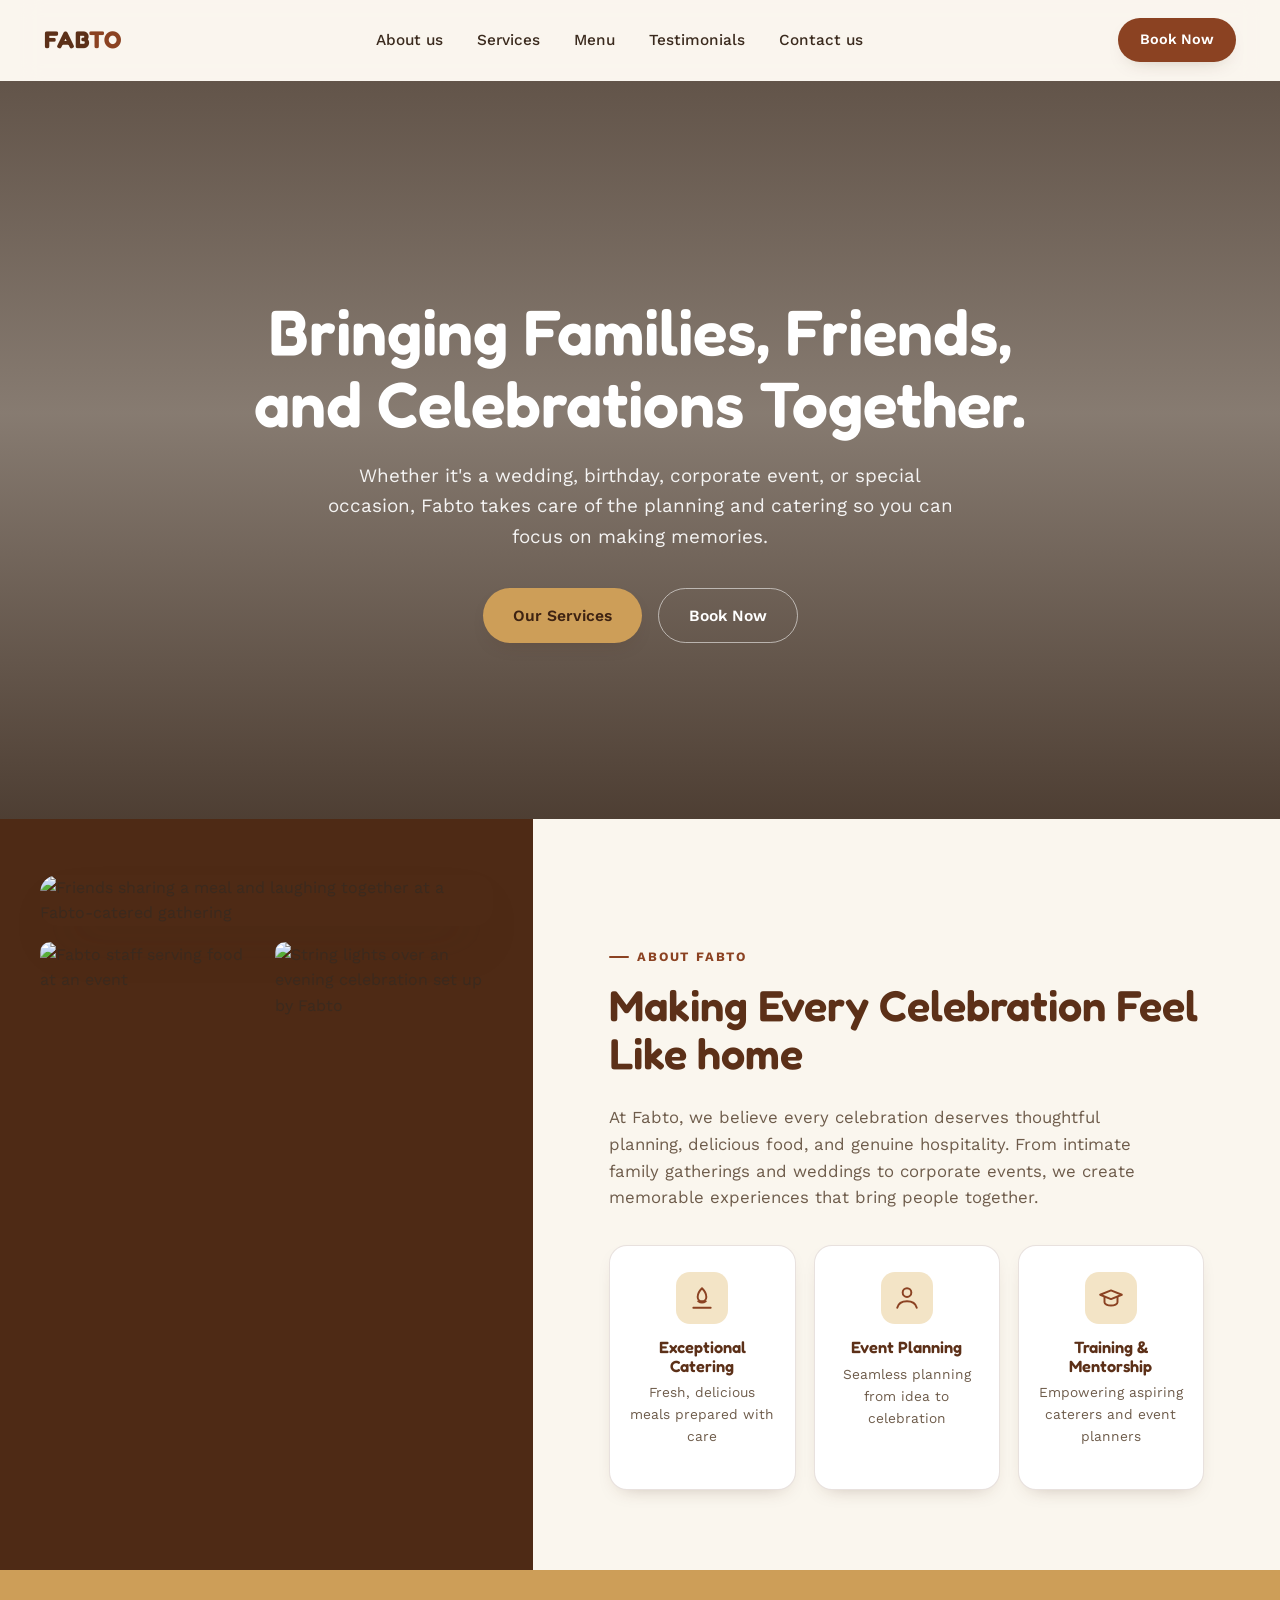
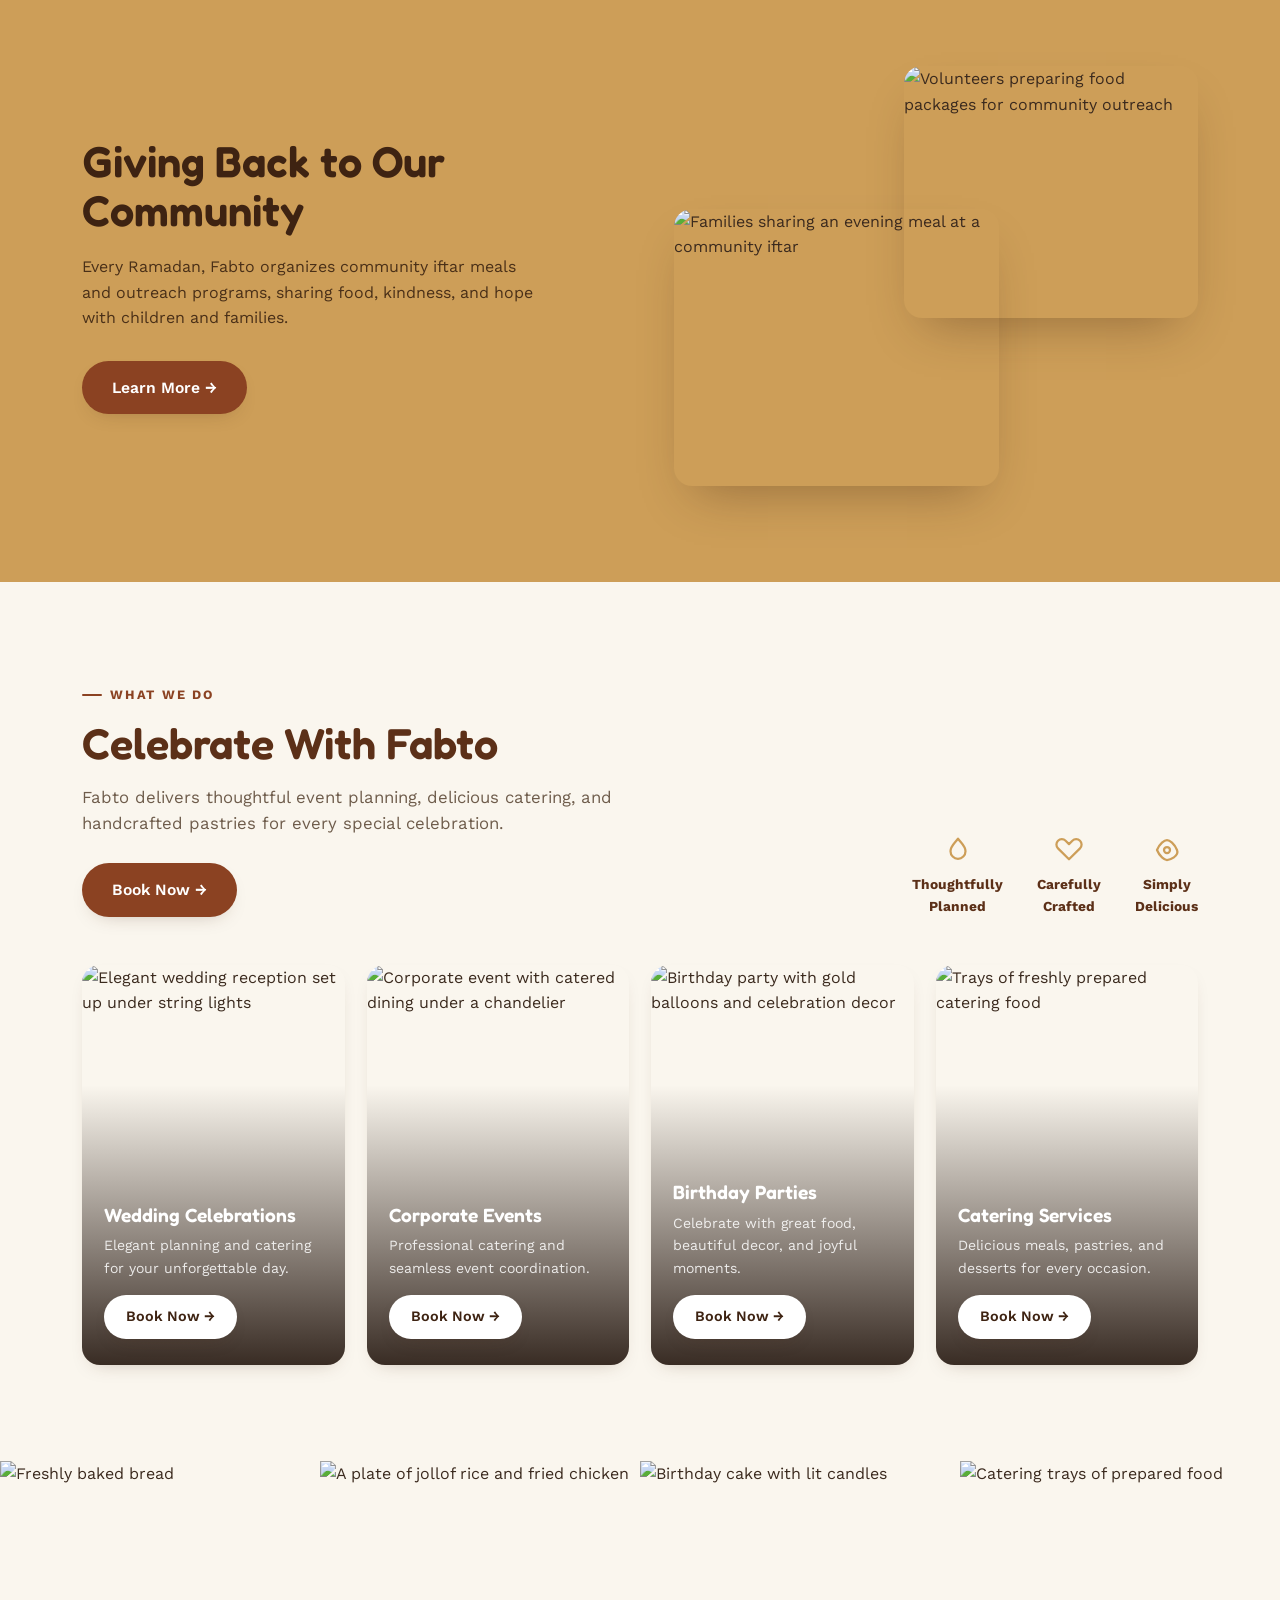
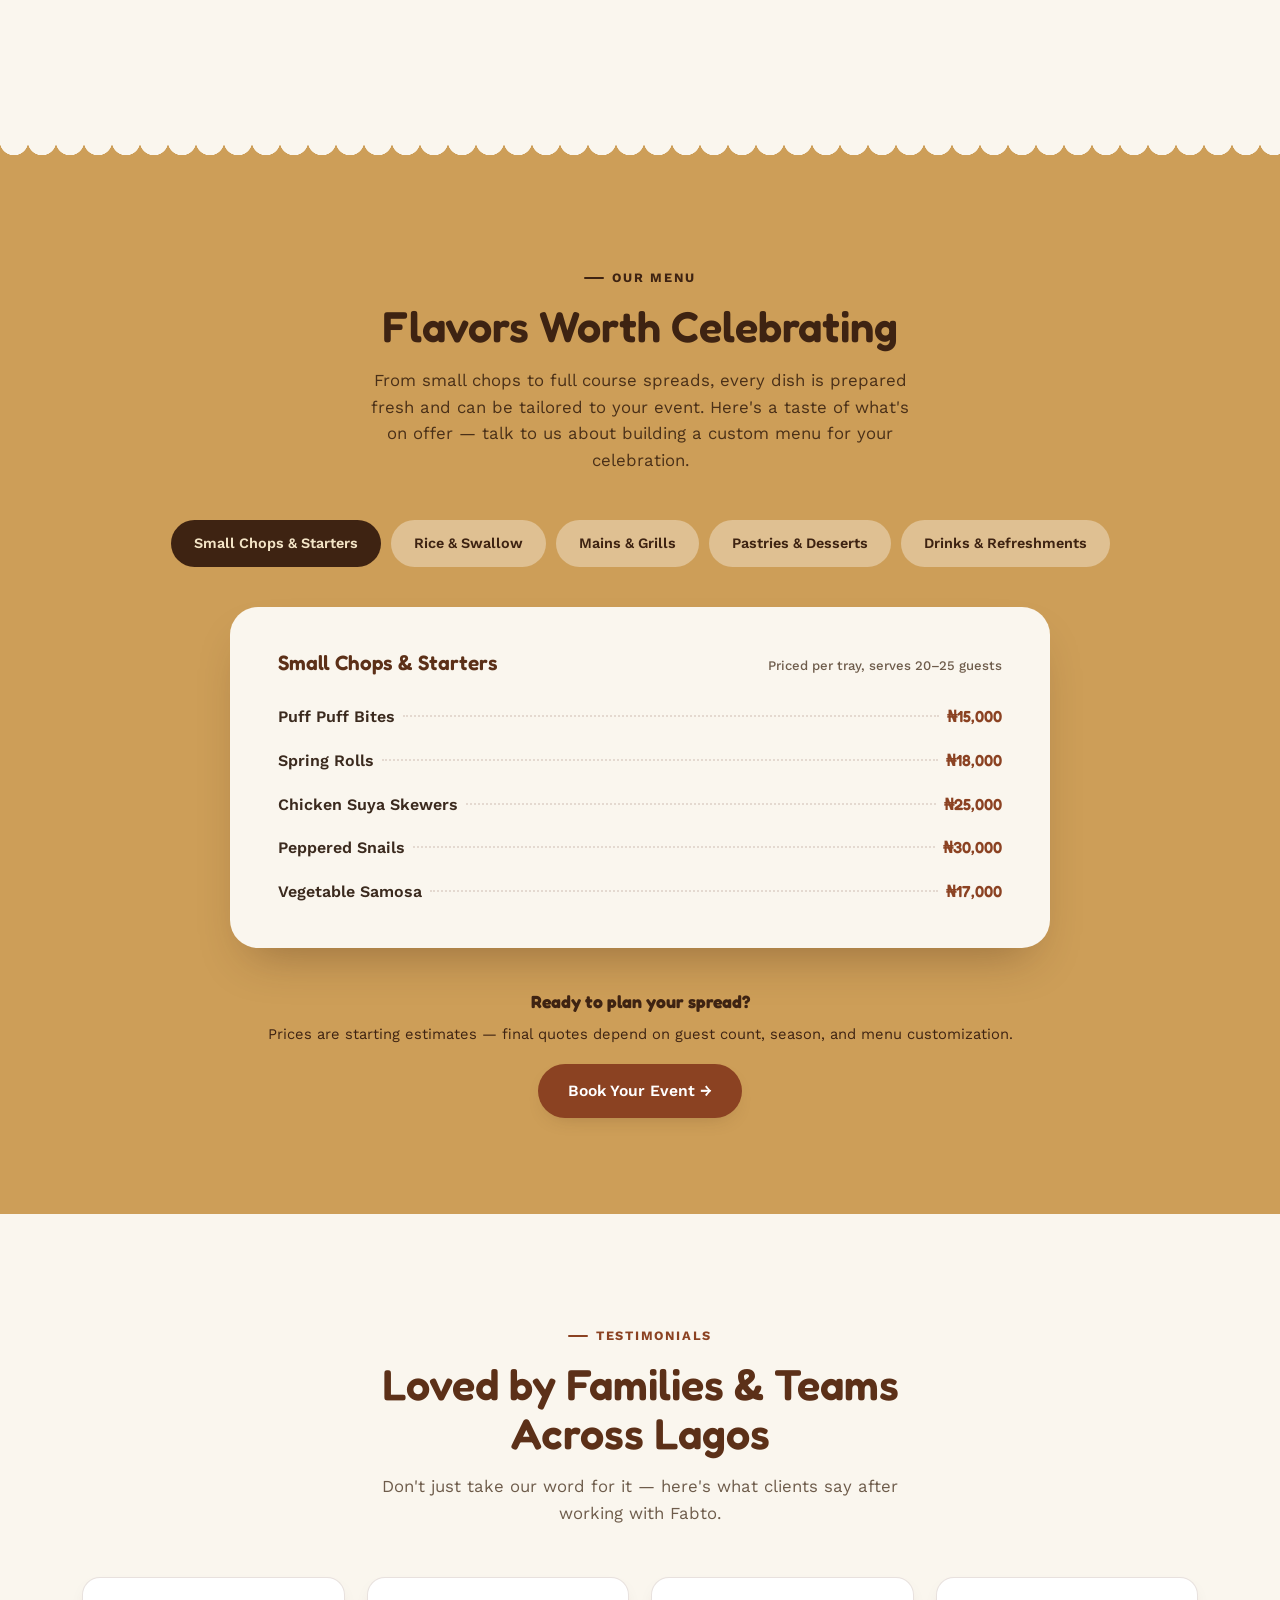
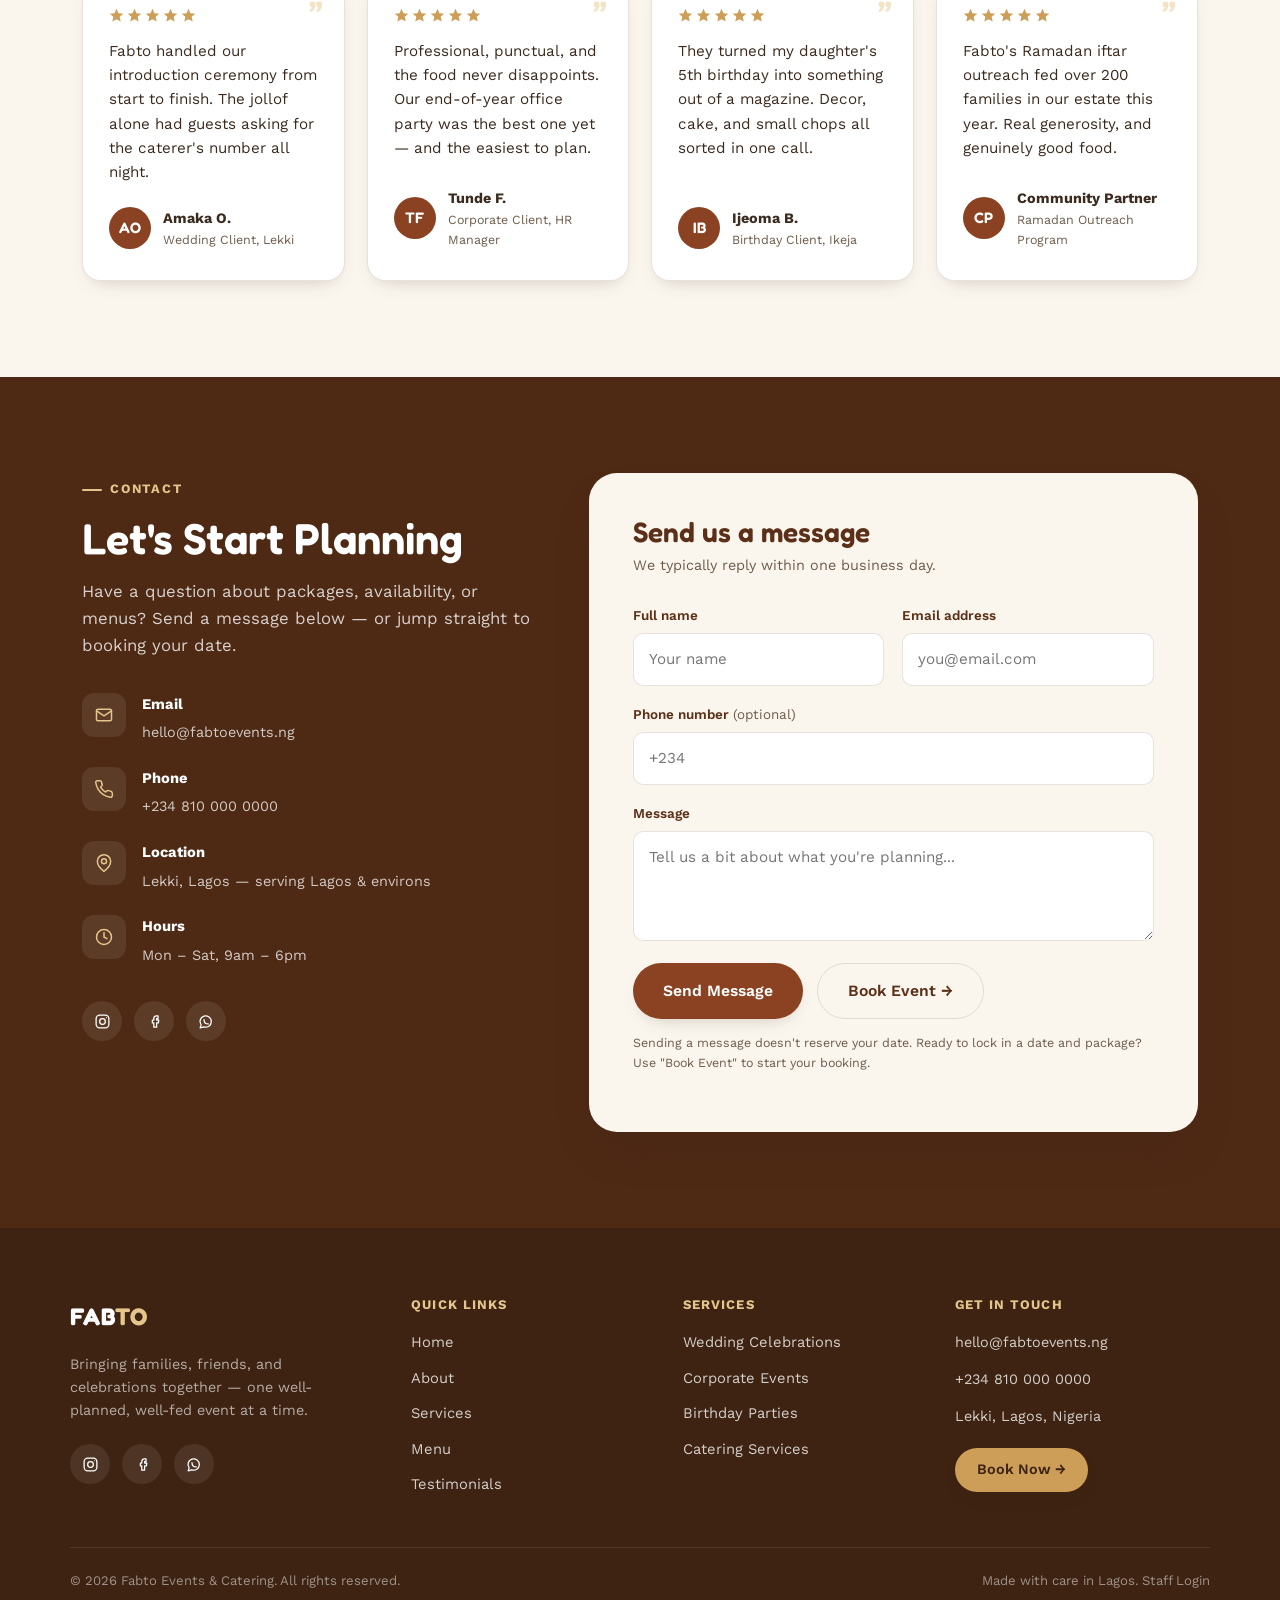
==== commit a494c5f9: "Booking system complete: Firebase integration, form validation, Firestore saves" ====
--- a/public/index.html
+++ b/public/index.html
@@ -465,7 +465,7 @@
   </div>
   <div class="container footer-bottom">
     <span>&copy; <span id="year"></span> Fabto Events &amp; Catering. All rights reserved.</span>
-    <span>Made with care in Lagos.</span>
+    <span>Made with care in Lagos. <a href="admin-login.html">Staff Login</a></span>
   </div>
 </footer>
  
--- a/public/css/styles.css
+++ b/public/css/styles.css
@@ -209,4 +209,161 @@
   width: 16px;
   height: 16px;
   flex-shrink: 0;
-}+}
+
+/* Nav */
+.nav {
+  position: sticky;
+  top: 0;
+  z-index: 100;
+  background: rgba(250, 246, 238, 0.9);
+  backdrop-filter: blur(10px);
+  border-bottom: 1px solid transparent;
+  transition: box-shadow 0.25s ease, border-color 0.25s ease, background-color 0.25s ease;
+}
+
+.nav.is-scrolled {
+  box-shadow: 0 6px 24px -14px rgba(62, 35, 18, 0.35);
+  border-color: var(--line);
+}
+
+.nav-inner {
+  display: flex;
+  align-items: center;
+  justify-content: space-between;
+  padding: 18px 24px;
+  max-width: 1240px;
+  margin: 0 auto;
+}
+
+.logo {
+  font-family: var(--font-display);
+  font-weight: 700;
+  font-size: 1.5rem;
+  letter-spacing: 0.02em;
+  color: var(--rust);
+}
+
+.logo span {
+  color: var(--terracotta);
+}
+
+.nav-links {
+  display: flex;
+  align-items: center;
+  gap: 34px;
+}
+
+.nav-links a {
+  font-weight: 500;
+  font-size: 0.96rem;
+  color: var(--ink);
+  position: relative;
+  padding: 4px 0;
+}
+
+.nav-links a::after {
+  content: "";
+  position: absolute;
+  left: 0;
+  bottom: -2px;
+  width: 0;
+  height: 2px;
+  background: var(--terracotta);
+  transition: width 0.2s ease;
+}
+
+.nav-links a:hover::after {
+  width: 100%;
+}
+
+.nav-right {
+  display: flex;
+  align-items: center;
+  gap: 18px;
+}
+
+.nav-toggle {
+  display: none;
+  flex-direction: column;
+  gap: 5px;
+  padding: 6px;
+  background: none;
+  border: none;
+}
+
+.nav-toggle span {
+  width: 24px;
+  height: 2.5px;
+  background: var(--rust);
+  border-radius: 2px;
+  transition: transform 0.2s ease, opacity 0.2s ease;
+  display: block;
+}
+
+.mobile-panel {
+  display: none;
+}
+
+@media (max-width: 900px) {
+  .nav-inner {
+    flex-wrap: wrap;
+    justify-content: space-between;
+    gap: 12px;
+  }
+
+  .nav-links {
+    display: none;
+  }
+
+  .nav-book-mobile {
+    order: 2;
+  }
+
+  .navbar-toggler {
+    order: 3;
+  }
+
+  .mobile-panel {
+    display: block;
+    max-height: 0;
+    overflow: hidden;
+    background: var(--cream);
+    border-top: 1px solid var(--line);
+    transition: max-height 0.3s ease;
+  }
+
+  .mobile-panel.open {
+    max-height: 340px;
+  }
+
+  .mobile-panel ul {
+    padding: 14px 24px 22px;
+    display: flex;
+    flex-direction: column;
+    gap: 4px;
+  }
+
+  .mobile-panel a {
+    display: block;
+    padding: 12px 4px;
+    font-weight: 500;
+    border-bottom: 1px solid var(--line);
+  }
+
+  .mobile-panel .btn {
+    margin-top: 12px;
+    width: 100%;
+  }
+}
+
+/*UTILITIES*/
+.section-pad {
+  padding: 96px 0;
+}
+
+@media (max-width: 768px) {
+  .section-pad {
+    padding: 64px 0;
+  }
+}
--- a/public/css/landing.css
+++ b/public/css/landing.css
@@ -8,152 +8,6 @@
 .reveal.in-view {
   opacity: 1;
   transform: translateY(0);
-}
-
-/* NAV */
-.nav {
-  position: sticky;
-  top: 0;
-  z-index: 100;
-  background: rgba(250, 246, 238, 0.9);
-  backdrop-filter: blur(10px);
-  border-bottom: 1px solid transparent;
-  transition: box-shadow 0.25s ease, border-color 0.25s ease, background-color 0.25s ease;
-}
-
-.nav.is-scrolled {
-  box-shadow: 0 6px 24px -14px rgba(62, 35, 18, 0.35);
-  border-color: var(--line);
-}
-
-.nav-inner {
-  display: flex;
-  align-items: center;
-  justify-content: space-between;
-  padding: 18px 24px;
-  max-width: 1240px;
-  margin: 0 auto;
-}
-
-.logo {
-  font-family: var(--font-display);
-  font-weight: 700;
-  font-size: 1.5rem;
-  letter-spacing: 0.02em;
-  color: var(--rust);
-}
-
-.logo span {
-  color: var(--terracotta);
-}
-
-.nav-links {
-  display: flex;
-  align-items: center;
-  gap: 34px;
-}
-
-.nav-links a {
-  font-weight: 500;
-  font-size: 0.96rem;
-  color: var(--ink);
-  position: relative;
-  padding: 4px 0;
-}
-
-.nav-links a::after {
-  content: "";
-  position: absolute;
-  left: 0;
-  bottom: -2px;
-  width: 0;
-  height: 2px;
-  background: var(--terracotta);
-  transition: width 0.2s ease;
-}
-
-.nav-links a:hover::after {
-  width: 100%;
-}
-
-.nav-right {
-  display: flex;
-  align-items: center;
-  gap: 18px;
-}
-
-.nav-toggle {
-  display: none;
-  flex-direction: column;
-  gap: 5px;
-  padding: 6px;
-  background: none;
-  border: none;
-}
-
-.nav-toggle span {
-  width: 24px;
-  height: 2.5px;
-  background: var(--rust);
-  border-radius: 2px;
-  transition: transform 0.2s ease, opacity 0.2s ease;
-  display: block;
-}
-
-.mobile-panel {
-  display: none;
-}
-
-@media (max-width: 900px) {
-  .nav-inner {
-    flex-wrap: wrap;
-    justify-content: space-between;
-    gap: 12px;
-  }
-
-  .nav-links {
-    display: none;
-  }
-
-  .nav-book-mobile {
-    order: 2;
-  }
-
-  .navbar-toggler {
-    order: 3;
-  }
-
-  .mobile-panel {
-    display: block;
-    max-height: 0;
-    overflow: hidden;
-    background: var(--cream);
-    border-top: 1px solid var(--line);
-    transition: max-height 0.3s ease;
-  }
-
-  .mobile-panel.open {
-    max-height: 340px;
-  }
-
-  .mobile-panel ul {
-    padding: 14px 24px 22px;
-    display: flex;
-    flex-direction: column;
-    gap: 4px;
-  }
-
-  .mobile-panel a {
-    display: block;
-    padding: 12px 4px;
-    font-weight: 500;
-    border-bottom: 1px solid var(--line);
-  }
-
-  .mobile-panel .btn {
-    margin-top: 12px;
-    width: 100%;
-  }
 }
 
 /* HERO */
@@ -1107,6 +961,10 @@
   color: rgba(255, 255, 255, 0.5);
 }
 
+.footer-bottom a:hover {
+  color: var(--gold-soft);
+}
+
 @media (max-width: 900px) {
   .footer-top {
     grid-template-columns: 1fr 1fr;
@@ -1123,17 +981,4 @@
     flex-direction: column;
     text-align: center;
   }
-}
-
-/*UTILITIES*/
-
-
-.section-pad {
-  padding: 96px 0;
-}
-
-@media (max-width: 768px) {
-  .section-pad {
-    padding: 64px 0;
-  }
-}
+}
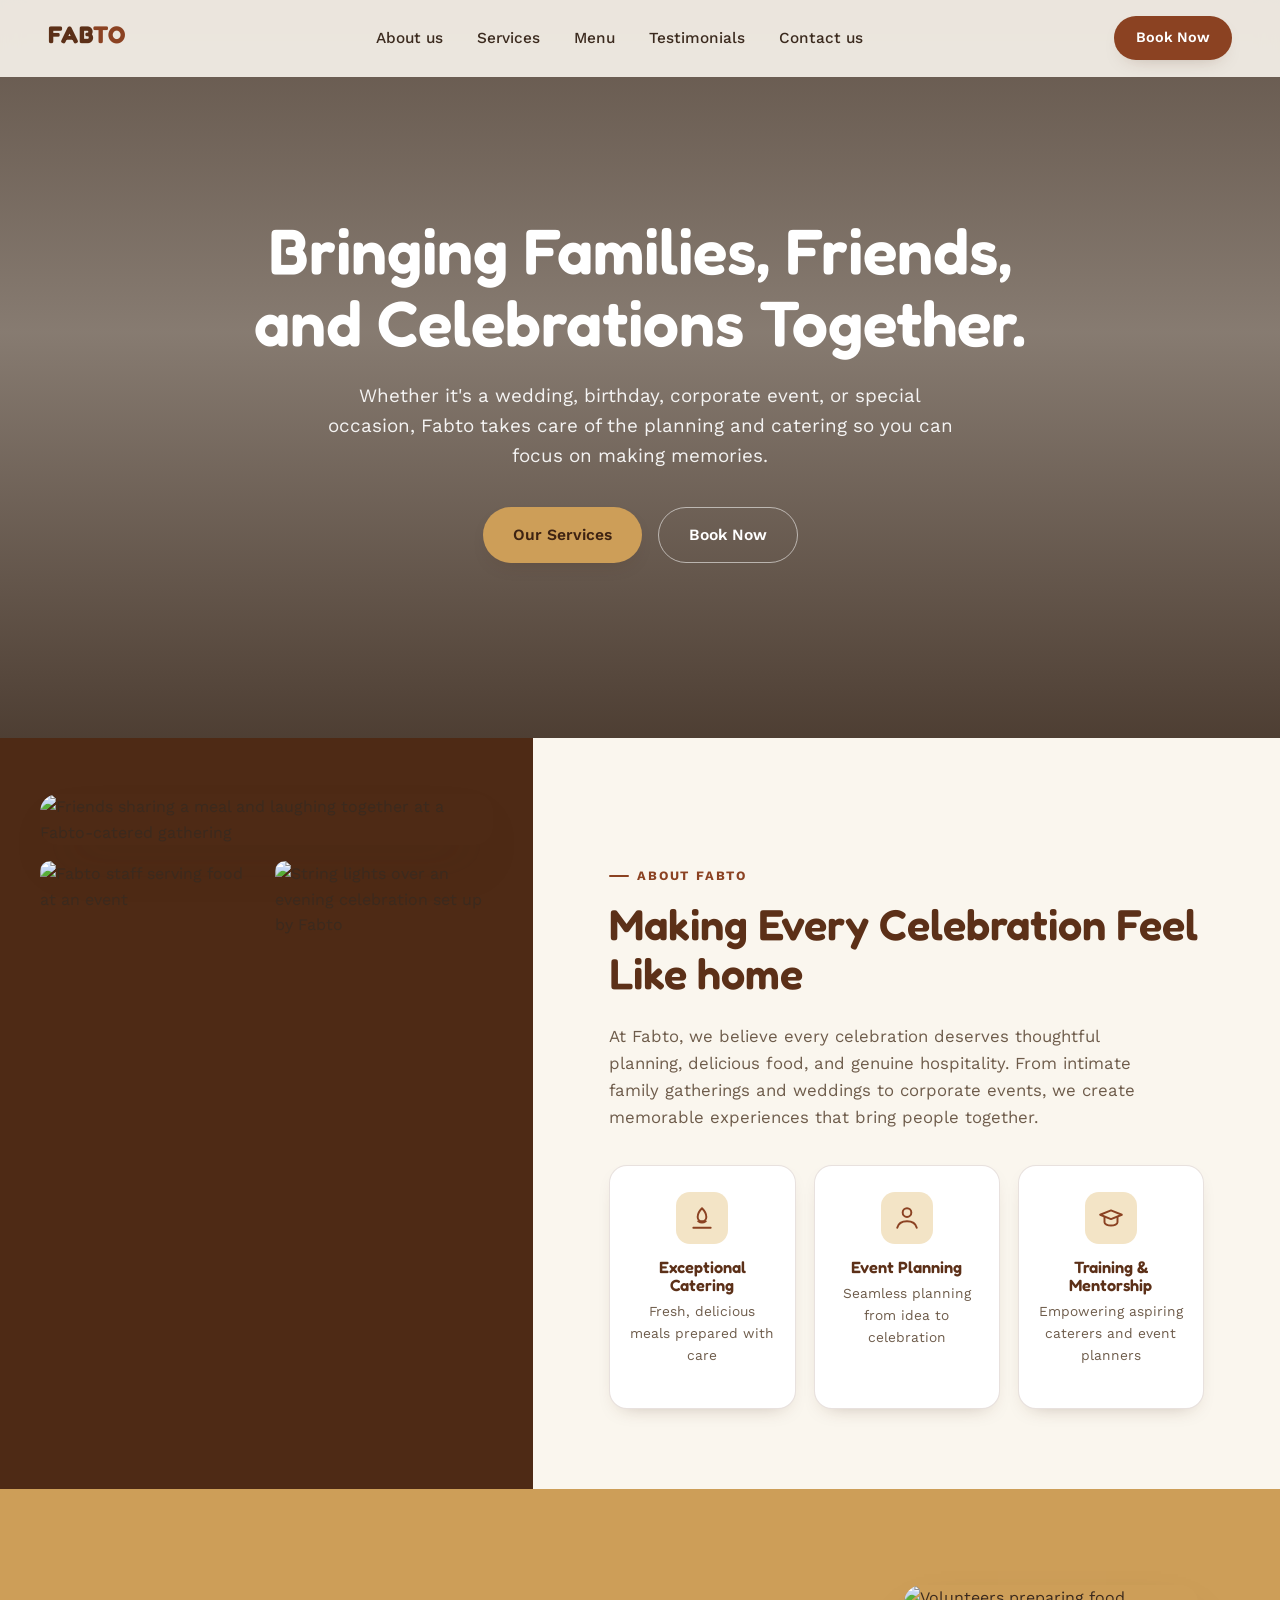
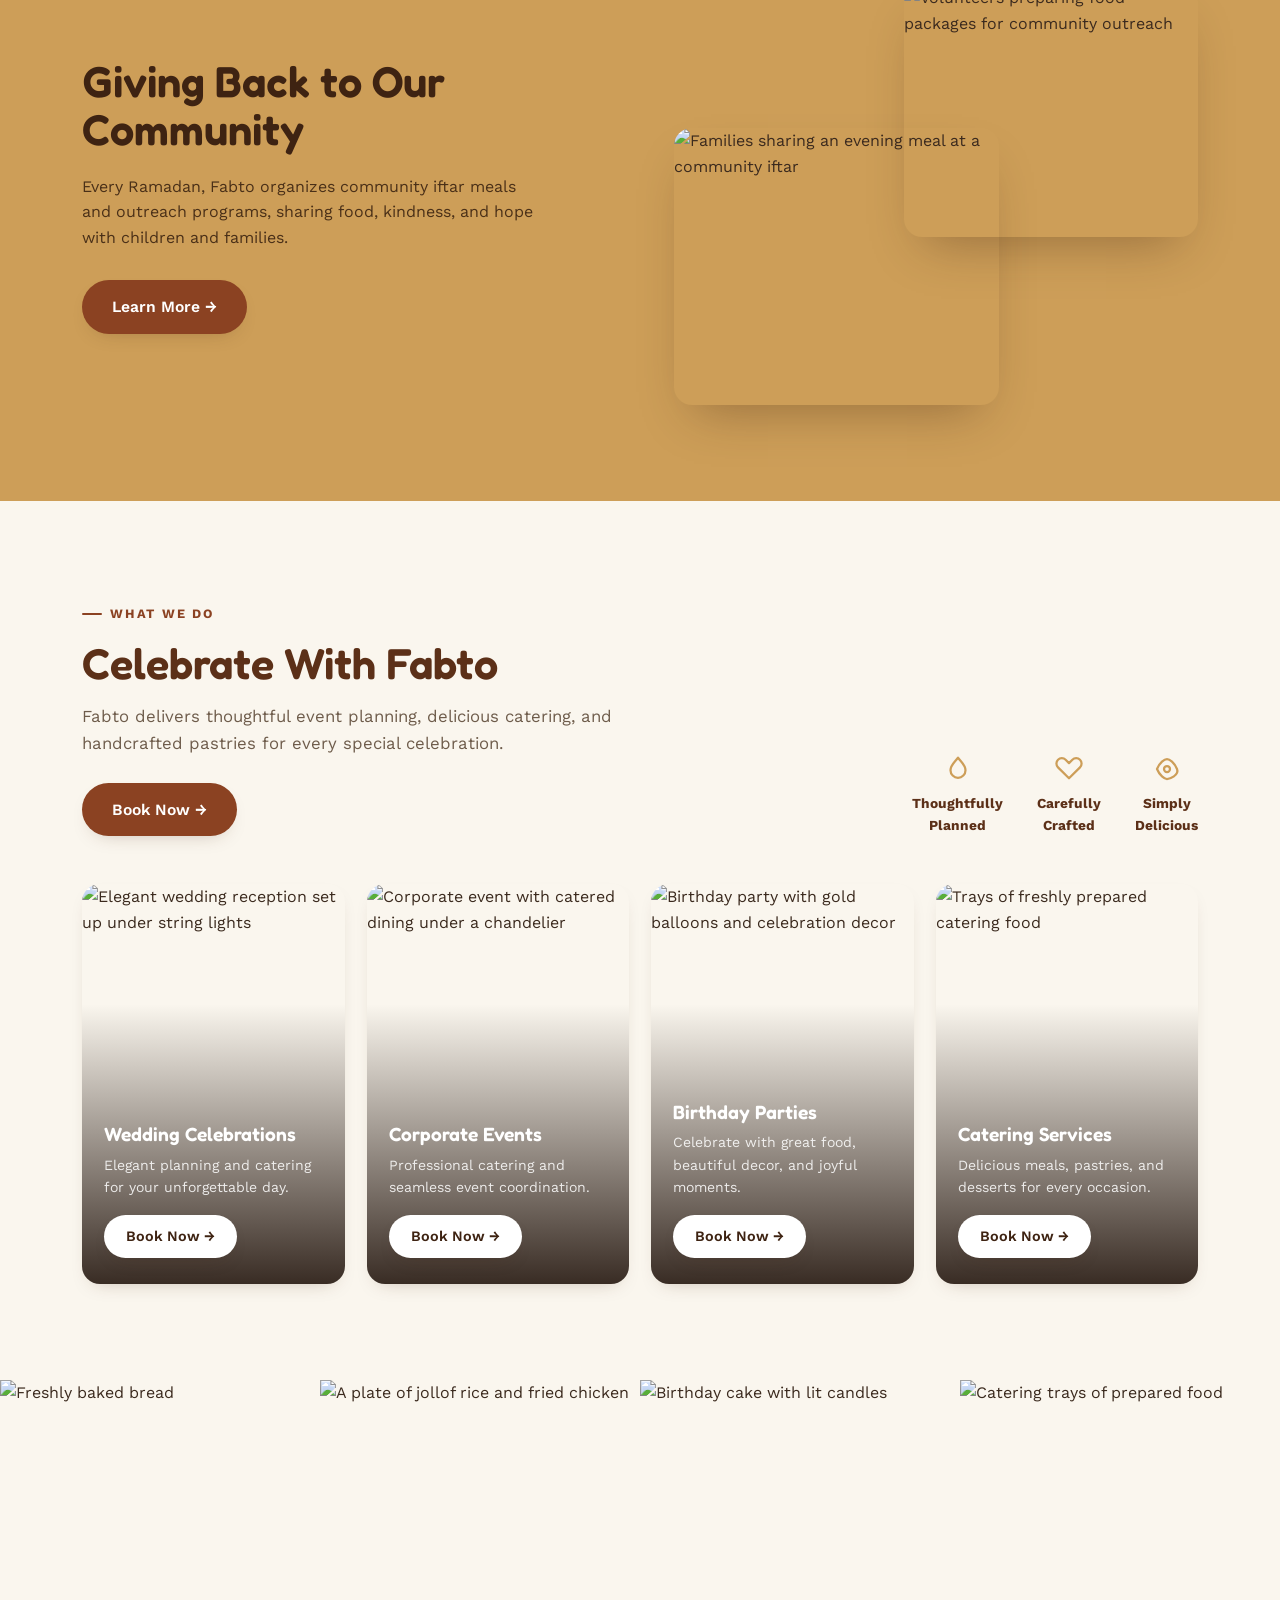
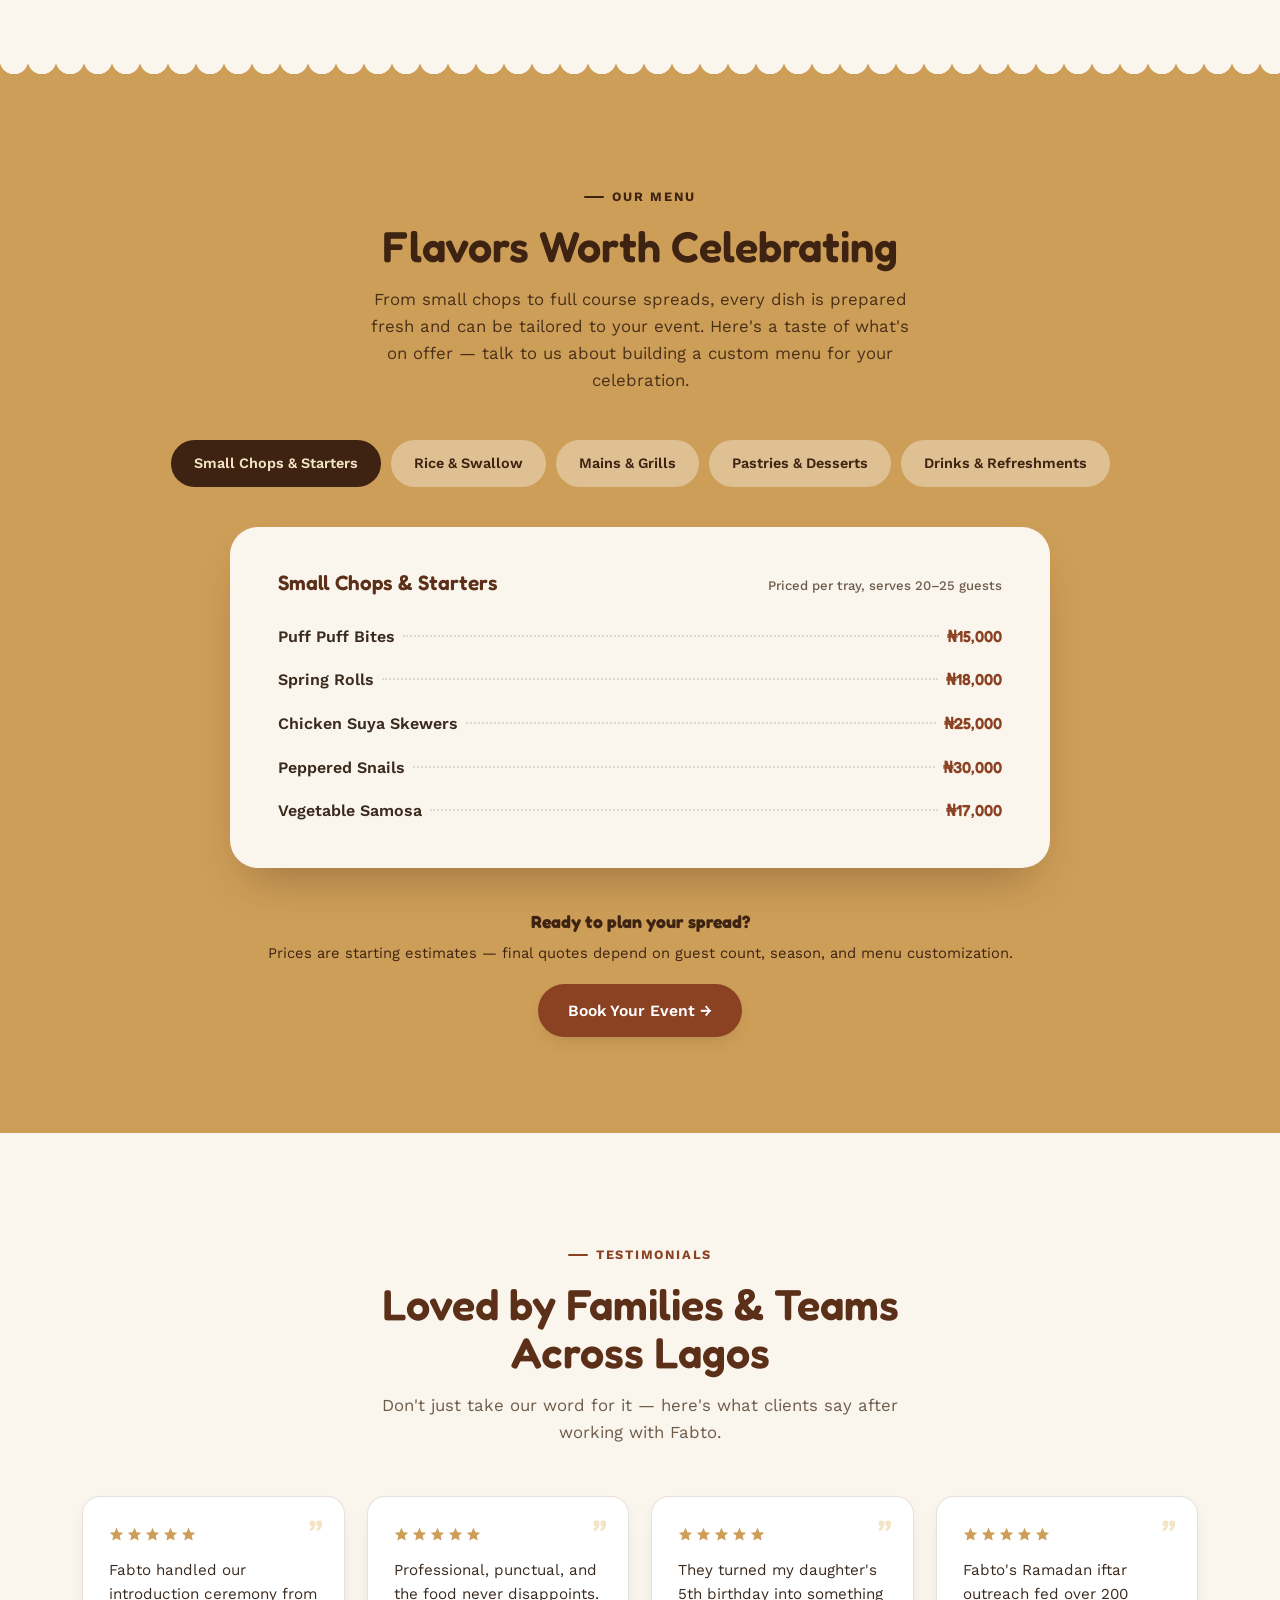
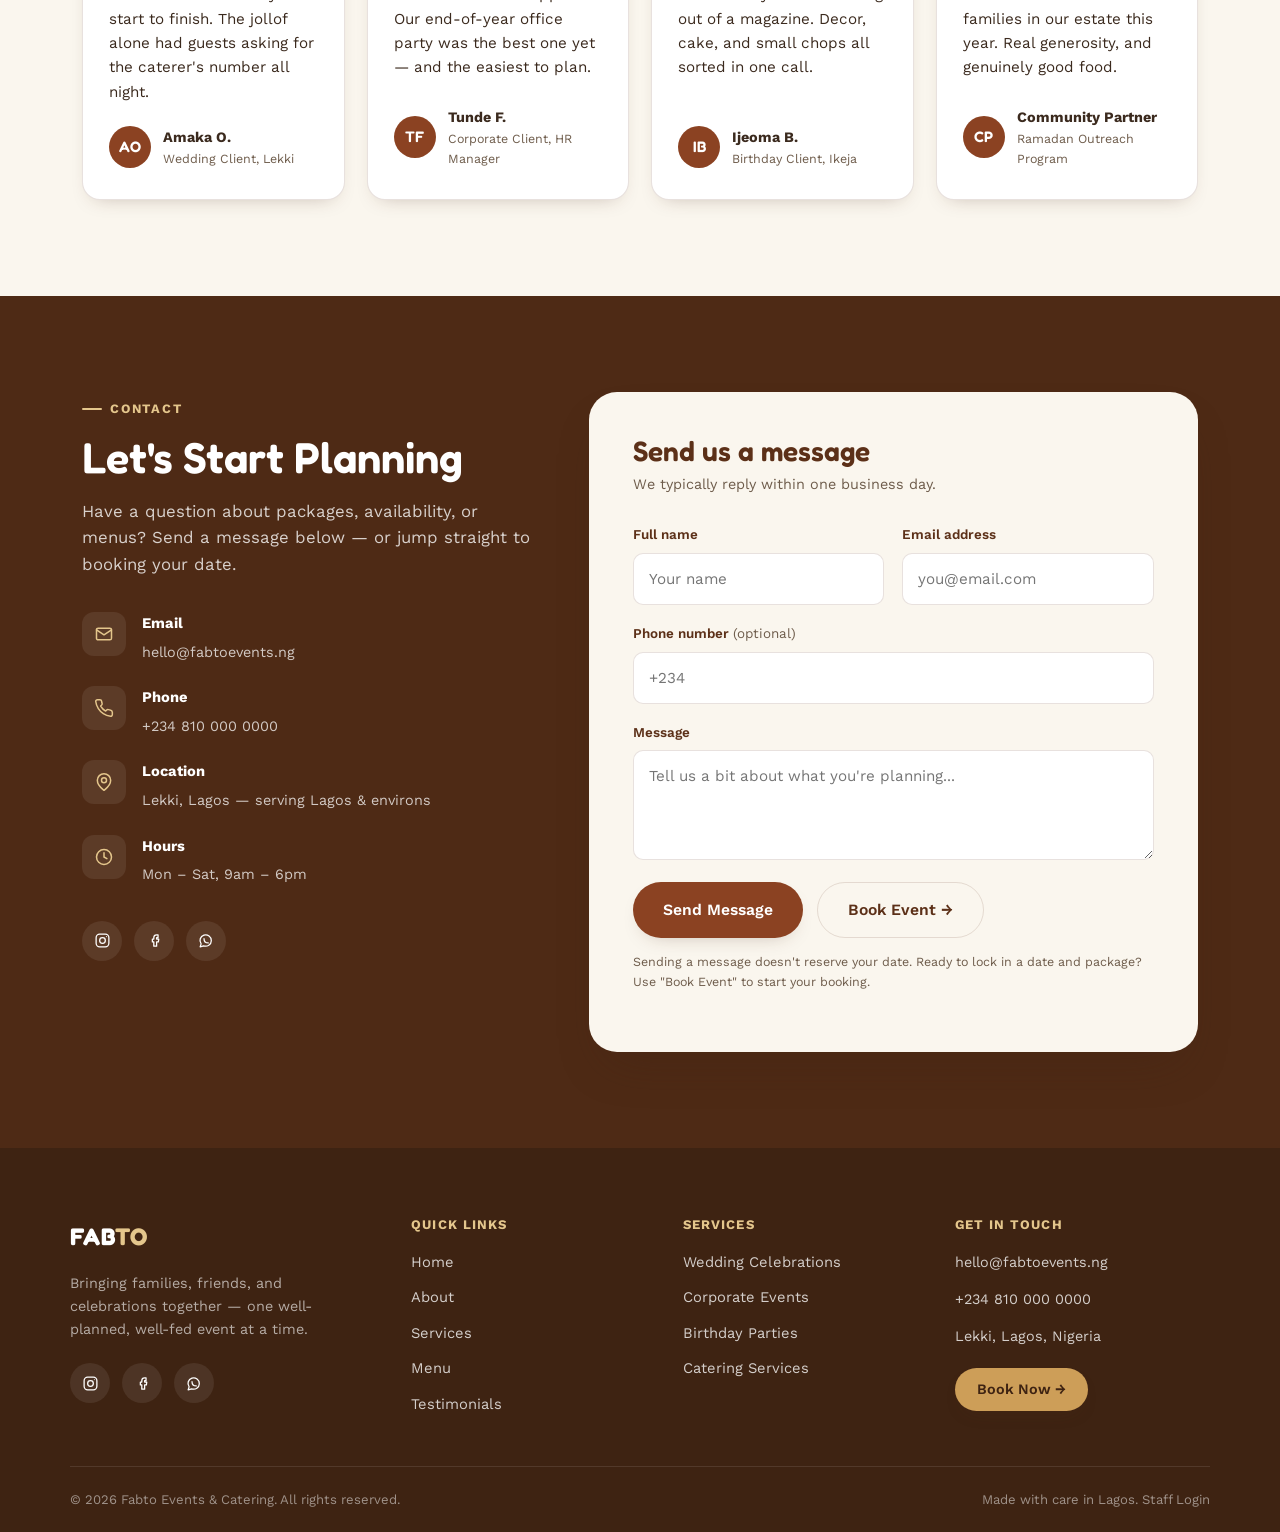
==== commit e54dd2d8: "Dashboard UI done: some changes made to other uis" ====
--- a/public/index.html
+++ b/public/index.html
@@ -15,8 +15,8 @@
  
 <!-- Navbar -->
  
-<header class="" id="siteNav">
-  <nav class="nav navbar-expand-lg fixed-top nav-inner">
+<header class="">
+  <nav class="nav navbar-expand-lg fixed-top py-3 px-5" id="siteNav">
     <a href="#top" class="logo">FAB<span>TO</span></a>
     <button class="navbar-toggler" type="button" data-bs-toggle="collapse" data-bs-target="#navbarSupportedContent" aria-controls="navbarSupportedContent" aria-expanded="false" aria-label="Toggle navigation">
       <span class="navbar-toggler-icon"></span>
@@ -144,7 +144,7 @@
         <div class="service-card-body">
           <h4>Wedding Celebrations</h4>
           <p>Elegant planning and catering for your unforgettable day.</p>
-          <a href="#contact" class="btn btn-white btn-sm">Book Now &#8594;</a>
+          <a href="booking.html" class="btn btn-white btn-sm">Book Now &#8594;</a>
         </div>
       </div>
       <div class="service-card reveal">
@@ -152,7 +152,7 @@
         <div class="service-card-body">
           <h4>Corporate Events</h4>
           <p>Professional catering and seamless event coordination.</p>
-          <a href="#contact" class="btn btn-white btn-sm">Book Now &#8594;</a>
+          <a href="booking.html" class="btn btn-white btn-sm">Book Now &#8594;</a>
         </div>
       </div>
       <div class="service-card reveal">
@@ -160,7 +160,7 @@
         <div class="service-card-body">
           <h4>Birthday Parties</h4>
           <p>Celebrate with great food, beautiful decor, and joyful moments.</p>
-          <a href="#contact" class="btn btn-white btn-sm">Book Now &#8594;</a>
+          <a href="booking.html" class="btn btn-white btn-sm">Book Now &#8594;</a>
         </div>
       </div>
       <div class="service-card reveal">
@@ -168,7 +168,7 @@
         <div class="service-card-body">
           <h4>Catering Services</h4>
           <p>Delicious meals, pastries, and desserts for every occasion.</p>
-          <a href="#contact" class="btn btn-white btn-sm">Book Now &#8594;</a>
+          <a href="booking.html" class="btn btn-white btn-sm">Book Now &#8594;</a>
         </div>
       </div>
     </div>
--- a/public/css/styles.css
+++ b/public/css/styles.css
@@ -15,6 +15,7 @@
   --ink: #3B2A1E;
   --muted: #6E5C4B;
   --muted-on-gold: #4A3018;
+  --grey: rgba(255, 255, 255, 0.45);
   --line: rgba(92, 48, 24, 0.14);
   --shadow-sm: 0 8px 20px -12px rgba(74, 42, 22, 0.35);
   --shadow-md: 0 24px 48px -20px rgba(62, 35, 18, 0.38);
@@ -213,9 +214,6 @@
 
 /* Nav */
 .nav {
-  position: sticky;
-  top: 0;
-  z-index: 100;
   background: rgba(250, 246, 238, 0.9);
   backdrop-filter: blur(10px);
   border-bottom: 1px solid transparent;
@@ -225,15 +223,6 @@
 .nav.is-scrolled {
   box-shadow: 0 6px 24px -14px rgba(62, 35, 18, 0.35);
   border-color: var(--line);
-}
-
-.nav-inner {
-  display: flex;
-  align-items: center;
-  justify-content: space-between;
-  padding: 18px 24px;
-  max-width: 1240px;
-  margin: 0 auto;
 }
 
 .logo {
@@ -283,28 +272,6 @@
   gap: 18px;
 }
 
-.nav-toggle {
-  display: none;
-  flex-direction: column;
-  gap: 5px;
-  padding: 6px;
-  background: none;
-  border: none;
-}
-
-.nav-toggle span {
-  width: 24px;
-  height: 2.5px;
-  background: var(--rust);
-  border-radius: 2px;
-  transition: transform 0.2s ease, opacity 0.2s ease;
-  display: block;
-}
-
-.mobile-panel {
-  display: none;
-}
-
 @media (max-width: 900px) {
   .nav-inner {
     flex-wrap: wrap;
@@ -312,7 +279,7 @@
     gap: 12px;
   }
 
-  .nav-links {
+  /* .nav-links {
     display: none;
   }
 
@@ -322,7 +289,7 @@
 
   .navbar-toggler {
     order: 3;
-  }
+  } */
 
   .mobile-panel {
     display: block;
--- a/public/css/landing.css
+++ b/public/css/landing.css
@@ -1,5 +1,5 @@
 /* REVEAL ANIMATION */
-.reveal {
+/* .reveal {
   opacity: 0;
   transform: translateY(22px);
   transition: opacity 0.7s ease, transform 0.7s ease;
@@ -8,7 +8,7 @@
 .reveal.in-view {
   opacity: 1;
   transform: translateY(0);
-}
+} */
 
 /* HERO */
 .hero {
